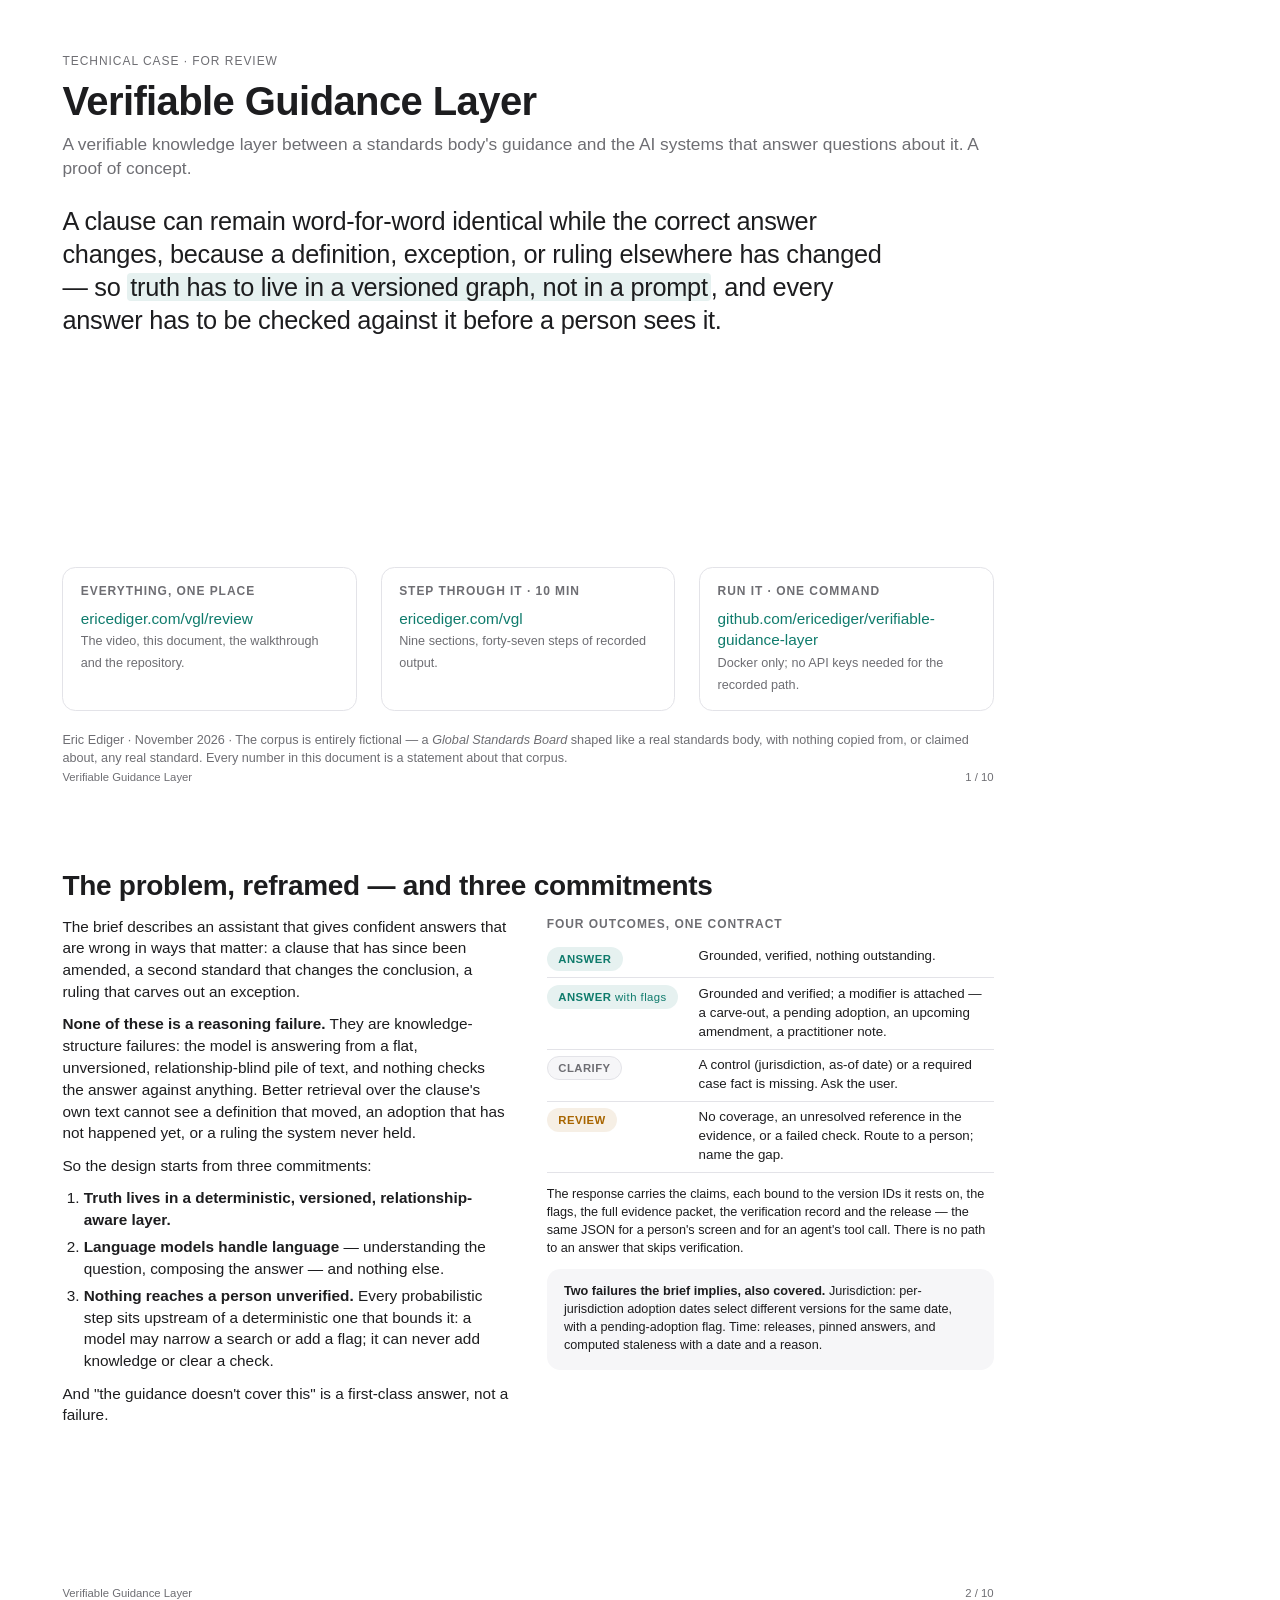
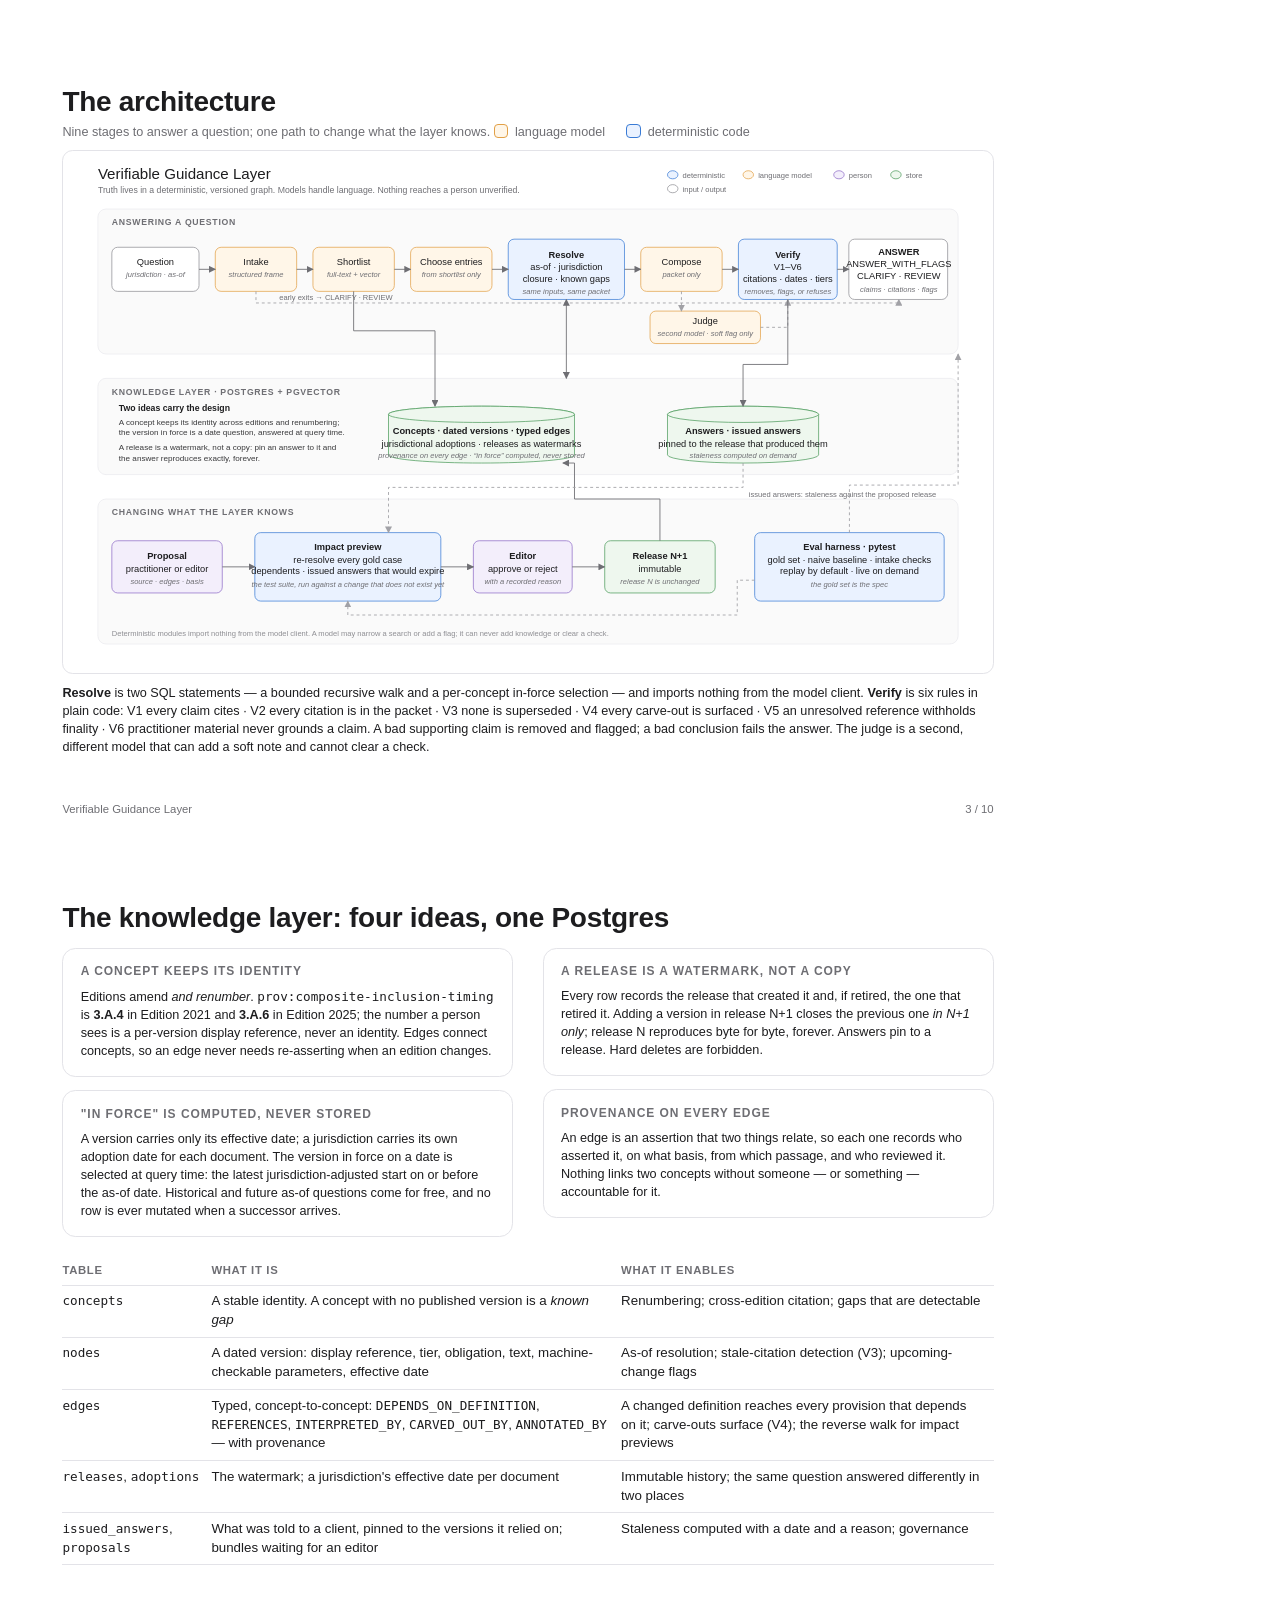
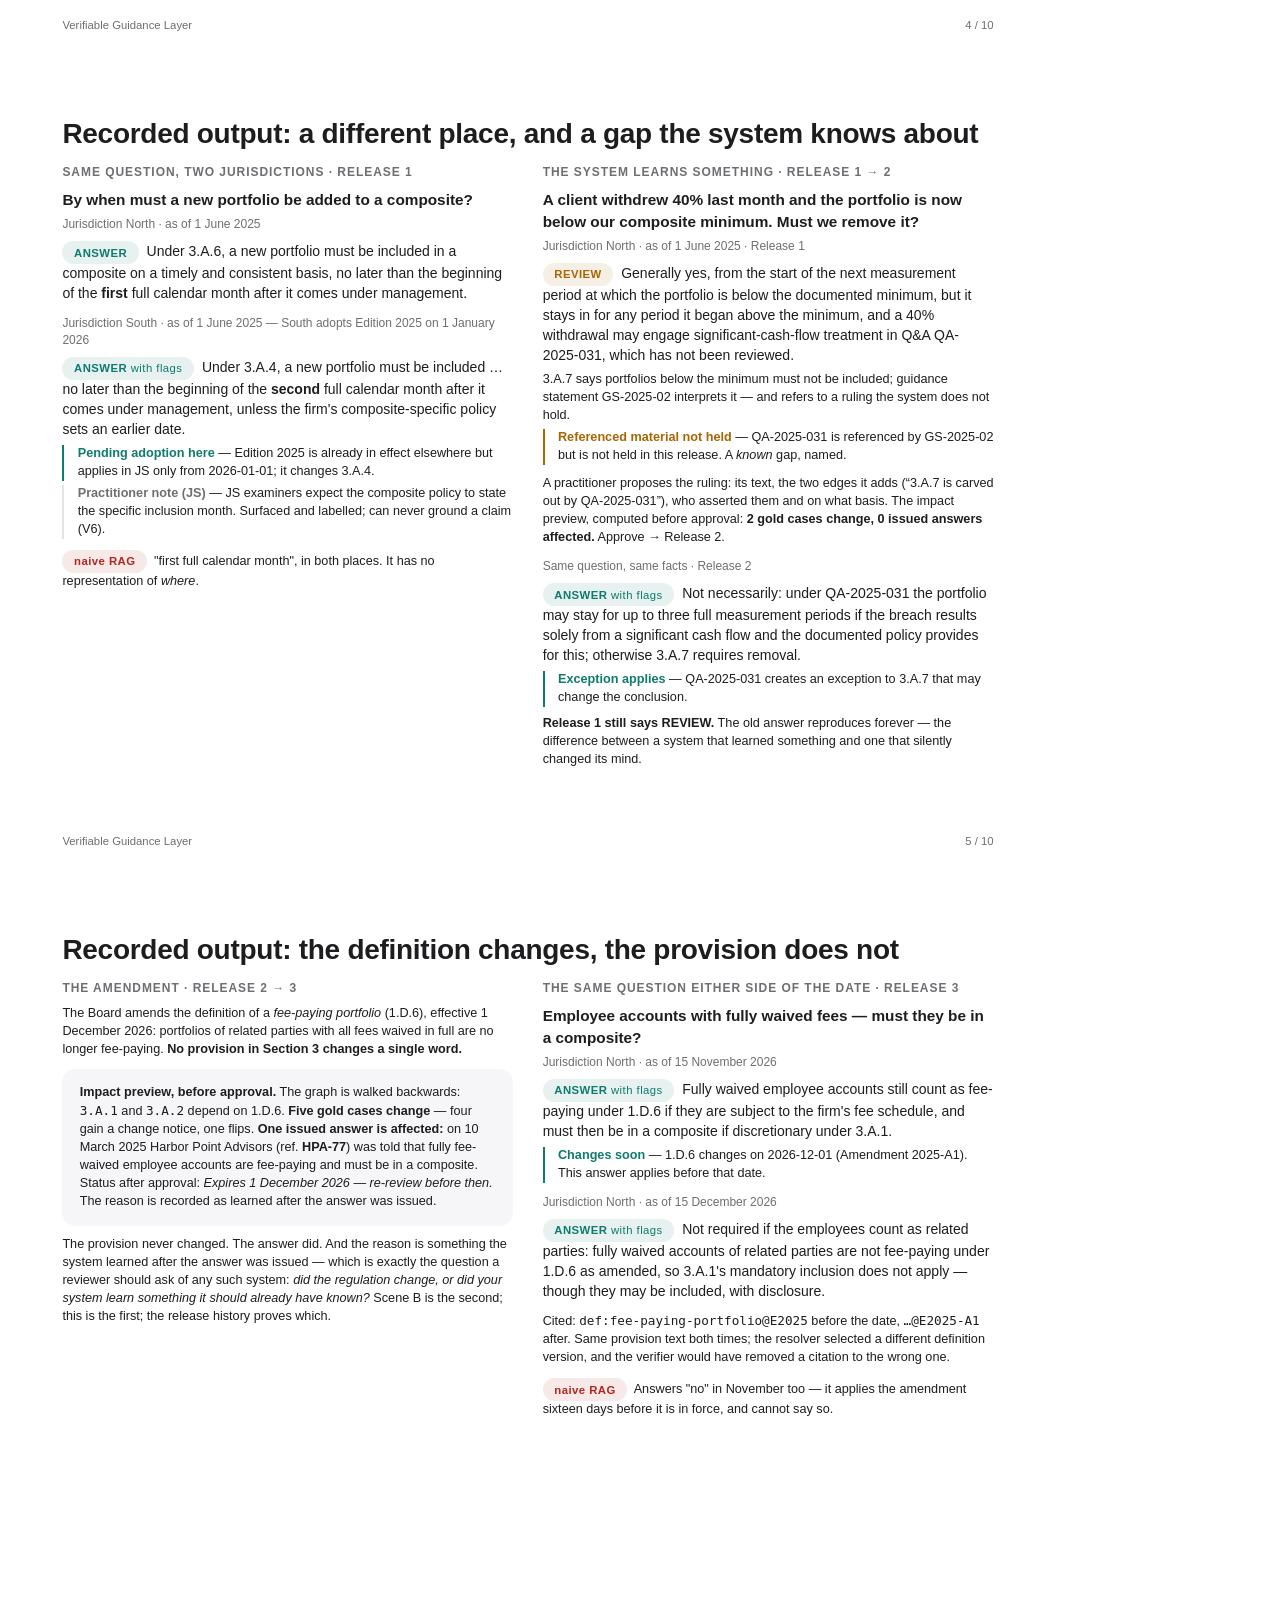
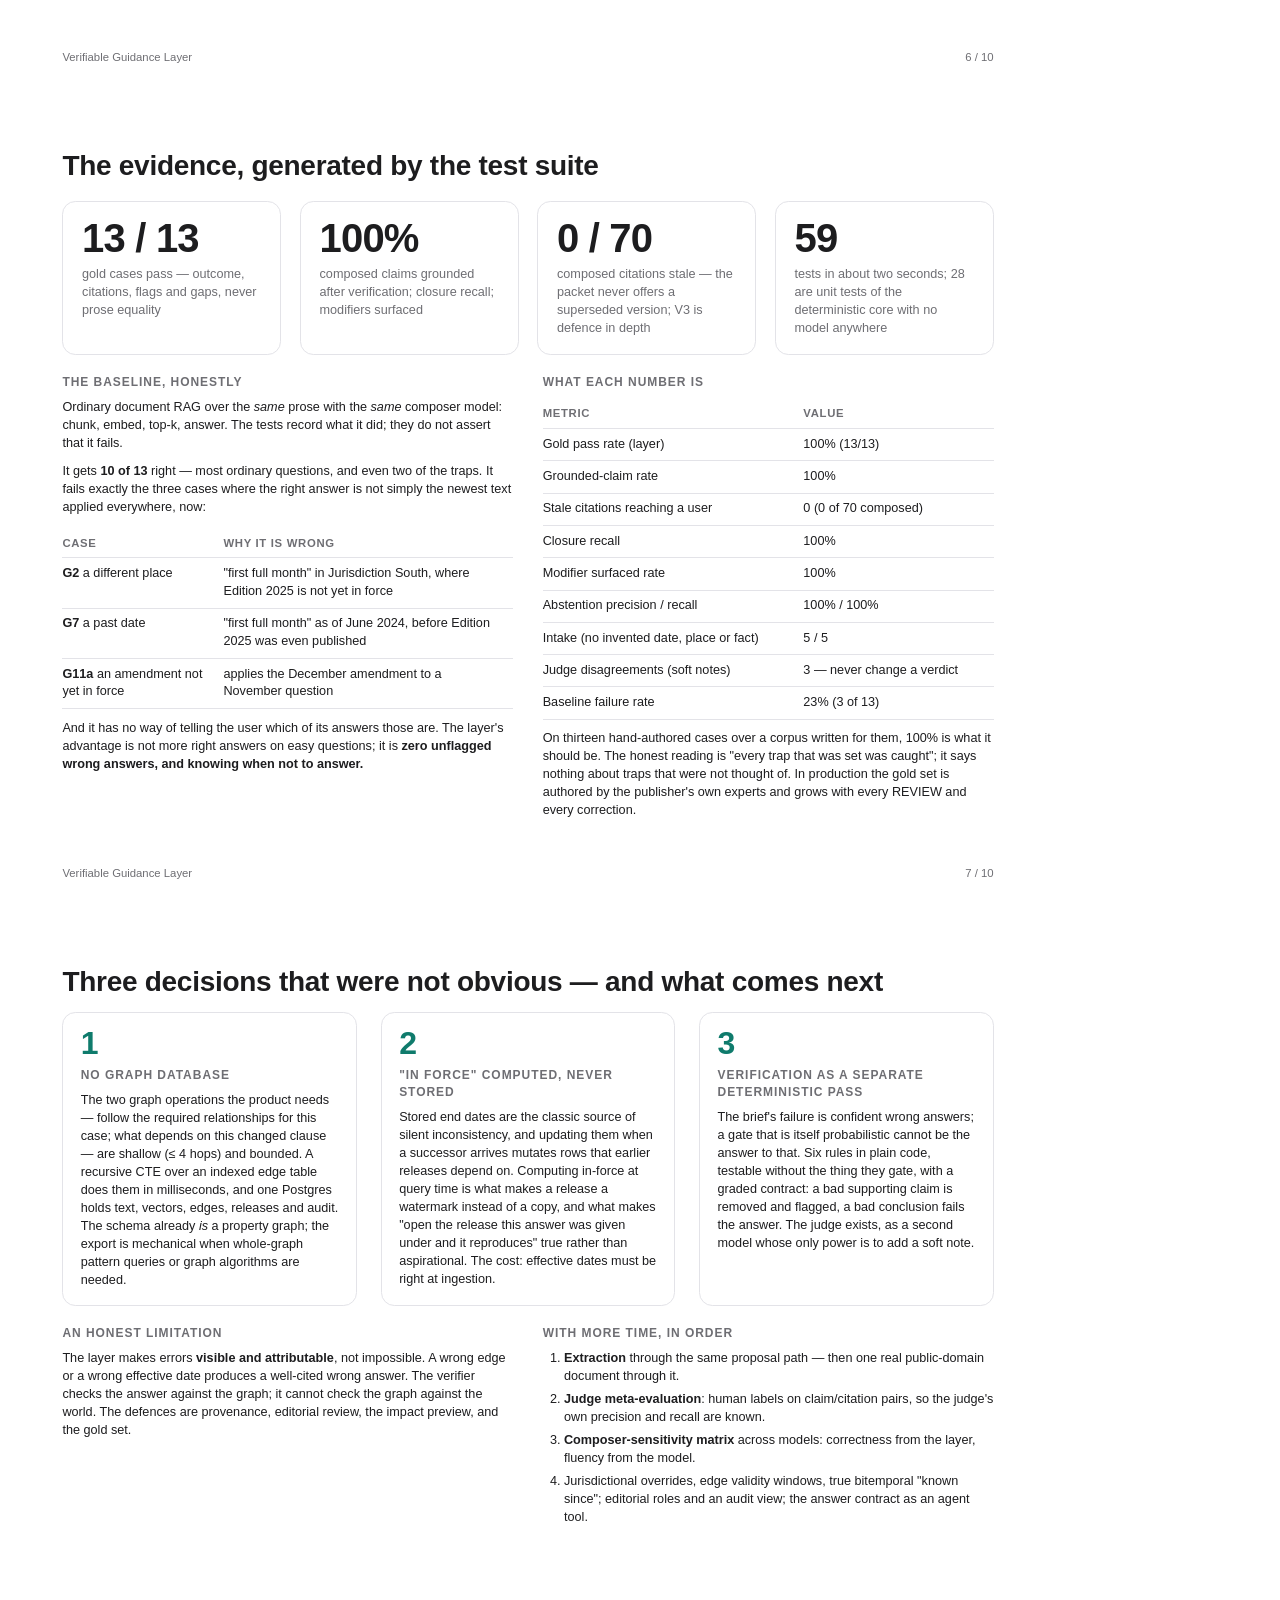
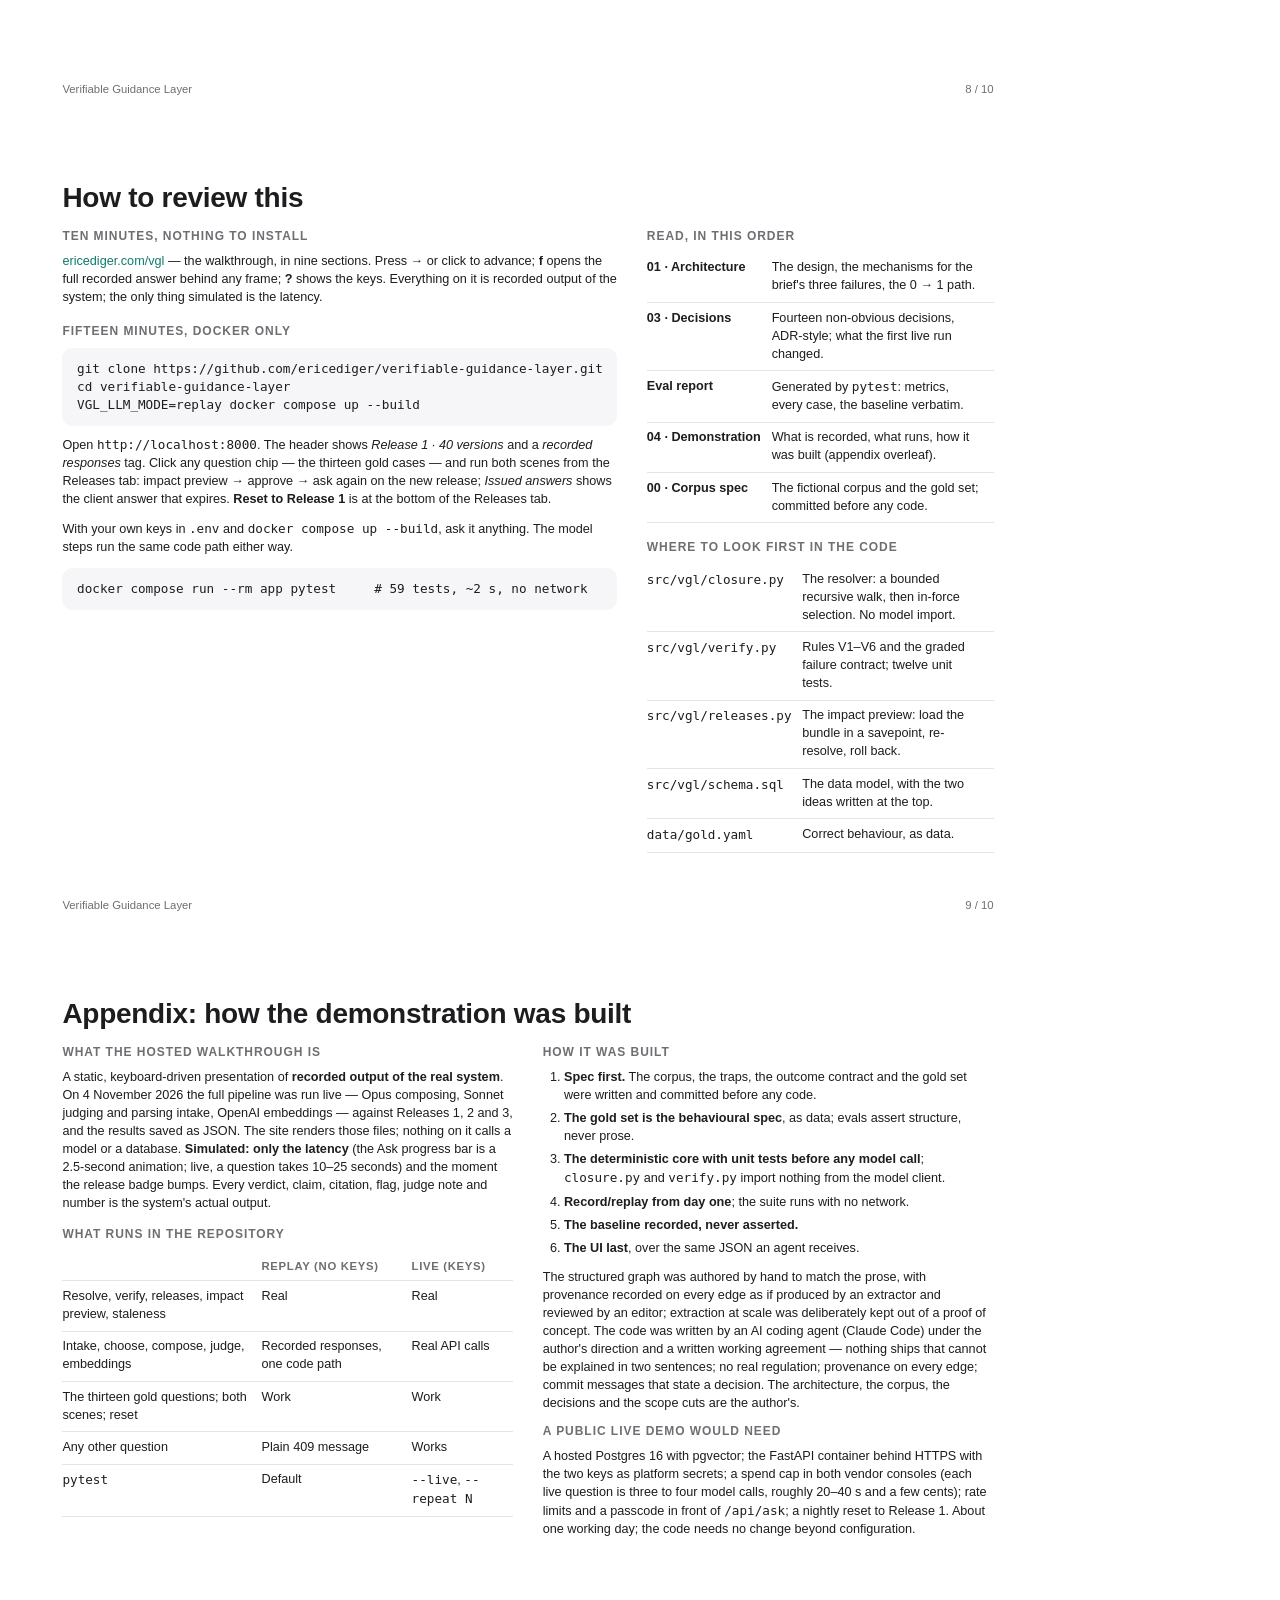
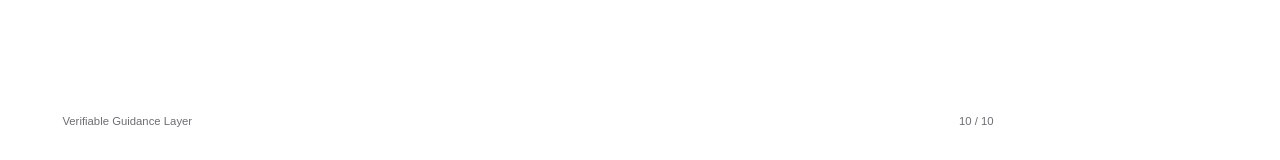
==== docs/pdf/walkthrough.html @ 508753ae "The argument on paper: a ten-page PDF built from HTML, regenerable after any change docs/vgl-walkthr" ====
<!doctype html>
<html lang="en">
<head>
<meta charset="utf-8">
<title>Verifiable Guidance Layer — walkthrough</title>
<style>
  @page { size: Letter landscape; margin: 0; }
  :root {
    --ink: #1D1D1F; --ink-2: #6E6E73; --line: #E3E3E8; --accent: #0F7B6C;
    --accent-soft: rgba(15,123,108,.10); --band: #F6F6F8; --amber: #A86500; --amber-soft: rgba(168,101,0,.10);
    --red: #B3261E; --red-soft: rgba(179,38,30,.10);
    --det-fill: #EAF2FF; --det-stroke: #3A7BD5; --prob-fill: #FFF6E8; --prob-stroke: #E2A046;
  }
  * { box-sizing: border-box; }
  html, body { margin: 0; padding: 0; color: var(--ink); font-family: Inter, "Helvetica Neue", Arial, sans-serif; font-size: 11.5pt; line-height: 1.42; -webkit-print-color-adjust: exact; print-color-adjust: exact; }
  .page { width: 11in; height: 8.5in; padding: 0.55in 0.65in 0.5in; position: relative; page-break-after: always; overflow: hidden; display: flex; flex-direction: column; }
  .page:last-child { page-break-after: auto; }
  .run { position: absolute; left: 0.65in; right: 0.65in; bottom: 0.32in; display: flex; justify-content: space-between; font-size: 8.5pt; color: var(--ink-2); }
  .kicker { font-size: 9pt; letter-spacing: .08em; text-transform: uppercase; color: var(--ink-2); margin: 0 0 6pt; }
  h1 { font-size: 30pt; font-weight: 600; letter-spacing: -.015em; margin: 0 0 6pt; line-height: 1.15; }
  h2 { font-size: 21pt; font-weight: 600; letter-spacing: -.01em; margin: 0 0 10pt; line-height: 1.2; }
  h3 { font-size: 9pt; letter-spacing: .08em; text-transform: uppercase; color: var(--ink-2); margin: 0 0 6pt; }
  p { margin: 0 0 8pt; }
  .muted { color: var(--ink-2); }
  .line { font-size: 19pt; line-height: 1.3; font-weight: 500; letter-spacing: -.01em; margin: 18pt 0 12pt; max-width: 8.6in; }
  .line em { font-style: normal; background: var(--accent-soft); padding: 0 .12em; border-radius: 3pt; }
  .cols { display: grid; grid-template-columns: 1fr 1fr; gap: 28pt; }
  .cols3 { display: grid; grid-template-columns: 1fr 1fr 1fr; gap: 18pt; }
  .card { border: 1px solid var(--line); border-radius: 10pt; padding: 11pt 13pt; background: #fff; }
  .band { background: var(--band); border-radius: 10pt; padding: 11pt 13pt; }
  table { border-collapse: collapse; width: 100%; font-size: 10pt; }
  th, td { text-align: left; vertical-align: top; padding: 5pt 8pt 5pt 0; border-bottom: 1px solid var(--line); }
  th { font-weight: 600; color: var(--ink-2); font-size: 8.5pt; letter-spacing: .06em; text-transform: uppercase; }
  code, .mono { font-family: "DejaVu Sans Mono", Menlo, monospace; font-size: 9.5pt; }
  pre { background: var(--band); border-radius: 8pt; padding: 9pt 11pt; font-family: "DejaVu Sans Mono", Menlo, monospace; font-size: 9.5pt; margin: 6pt 0 8pt; }
  .pill { display: inline-block; font-size: 8.5pt; font-weight: 600; letter-spacing: .04em; padding: 2pt 8pt; border-radius: 999pt; border: 1px solid transparent; vertical-align: middle; }
  .pill.answer { background: var(--accent-soft); color: var(--accent); }
  .pill.flags { background: var(--accent-soft); color: var(--accent); }
  .pill.review { background: var(--amber-soft); color: var(--amber); }
  .pill.clarify { background: var(--band); color: var(--ink-2); border-color: var(--line); }
  .pill.naive { background: var(--red-soft); color: var(--red); }
  .flag { font-size: 9.5pt; margin: 3pt 0 0; padding-left: 10pt; border-left: 2px solid var(--accent); color: var(--ink); }
  .flag b { color: var(--accent); font-weight: 600; }
  .flag.amber { border-color: var(--amber); } .flag.amber b { color: var(--amber); }
  .flag.grey { border-color: var(--line); } .flag.grey b { color: var(--ink-2); }
  .q { font-weight: 600; margin: 0 0 4pt; }
  .ctl { font-size: 9pt; color: var(--ink-2); margin: 0 0 6pt; }
  .ans { margin: 4pt 0 4pt; font-size: 10.5pt; }
  .tiles { display: grid; grid-template-columns: repeat(4, 1fr); gap: 14pt; margin: 4pt 0 14pt; }
  .tile { border: 1px solid var(--line); border-radius: 10pt; padding: 12pt 14pt; }
  .tile .big { font-size: 30pt; font-weight: 600; letter-spacing: -.02em; line-height: 1; margin: 0 0 6pt; font-variant-numeric: tabular-nums; }
  .tile .lab { font-size: 9.5pt; color: var(--ink-2); }
  .legend { display: inline-flex; gap: 16pt; font-size: 9.5pt; color: var(--ink-2); align-items: center; }
  .sw { display: inline-block; width: 11pt; height: 11pt; border-radius: 3pt; border: 1.5px solid; margin-right: 5pt; vertical-align: -2pt; }
  ol.tight, ul.tight { margin: 0 0 8pt; padding-left: 16pt; } ol.tight li, ul.tight li { margin: 0 0 4pt; }
  .num { font-size: 24pt; font-weight: 600; color: var(--accent); line-height: 1; margin: 0 0 6pt; }
  .arrow { color: var(--ink-2); }
  .grow { flex: 1; }
  .small { font-size: 9.5pt; }
  .links a { color: var(--accent); text-decoration: none; }
  a { color: var(--accent); text-decoration: none; }
</style>
</head>
<body>

<!-- 1 · Title -->
<section class="page">
  <p class="kicker">Technical case · for review</p>
  <h1>Verifiable Guidance Layer</h1>
  <p class="muted" style="font-size:13pt;margin:0">A verifiable knowledge layer between a standards body's guidance and the AI systems that answer questions about it. A proof of concept.</p>
  <p class="line">A clause can remain word-for-word identical while the correct answer changes, because a definition, exception, or ruling elsewhere has changed — so <em>truth has to live in a versioned graph, not in a prompt</em>, and every answer has to be checked against it before a person sees it.</p>
  <div class="grow"></div>
  <div class="cols3 links">
    <div class="card"><h3>Everything, one place</h3><p style="margin:0"><a href="https://ericediger.com/vgl/review">ericediger.com/vgl/review</a><br><span class="muted small">The video, this document, the walkthrough and the repository.</span></p></div>
    <div class="card"><h3>Step through it · 10 min</h3><p style="margin:0"><a href="https://ericediger.com/vgl">ericediger.com/vgl</a><br><span class="muted small">Nine sections, forty-seven steps of recorded output.</span></p></div>
    <div class="card"><h3>Run it · one command</h3><p style="margin:0"><a href="https://github.com/ericediger/verifiable-guidance-layer">github.com/ericediger/verifiable-guidance-layer</a><br><span class="muted small">Docker only; no API keys needed for the recorded path.</span></p></div>
  </div>
  <p class="muted small" style="margin:16pt 0 0">Eric Ediger · November 2026 · The corpus is entirely fictional — a <em>Global Standards Board</em> shaped like a real standards body, with nothing copied from, or claimed about, any real standard. Every number in this document is a statement about that corpus.</p>
  <div class="run"><span>Verifiable Guidance Layer</span><span>1 / 10</span></div>
</section>

<!-- 2 · Problem + thesis -->
<section class="page">
  <h2>The problem, reframed — and three commitments</h2>
  <div class="cols">
    <div>
      <p>The brief describes an assistant that gives confident answers that are wrong in ways that matter: a clause that has since been amended, a second standard that changes the conclusion, a ruling that carves out an exception.</p>
      <p><strong>None of these is a reasoning failure.</strong> They are knowledge-structure failures: the model is answering from a flat, unversioned, relationship-blind pile of text, and nothing checks the answer against anything. Better retrieval over the clause's own text cannot see a definition that moved, an adoption that has not happened yet, or a ruling the system never held.</p>
      <p>So the design starts from three commitments:</p>
      <ol class="tight">
        <li><strong>Truth lives in a deterministic, versioned, relationship-aware layer.</strong></li>
        <li><strong>Language models handle language</strong> — understanding the question, composing the answer — and nothing else.</li>
        <li><strong>Nothing reaches a person unverified.</strong> Every probabilistic step sits upstream of a deterministic one that bounds it: a model may narrow a search or add a flag; it can never add knowledge or clear a check.</li>
      </ol>
      <p>And "the guidance doesn't cover this" is a first-class answer, not a failure.</p>
    </div>
    <div>
      <h3>Four outcomes, one contract</h3>
      <table>
        <tr><td style="width:34%"><span class="pill answer">ANSWER</span></td><td>Grounded, verified, nothing outstanding.</td></tr>
        <tr><td><span class="pill flags">ANSWER <span style="font-weight:400">with flags</span></span></td><td>Grounded and verified; a modifier is attached — a carve-out, a pending adoption, an upcoming amendment, a practitioner note.</td></tr>
        <tr><td><span class="pill clarify">CLARIFY</span></td><td>A control (jurisdiction, as-of date) or a required case fact is missing. Ask the user.</td></tr>
        <tr><td><span class="pill review">REVIEW</span></td><td>No coverage, an unresolved reference in the evidence, or a failed check. Route to a person; name the gap.</td></tr>
      </table>
      <p class="small" style="margin-top:10pt">The response carries the claims, each bound to the version IDs it rests on, the flags, the full evidence packet, the verification record and the release — the same JSON for a person's screen and for an agent's tool call. There is no path to an answer that skips verification.</p>
      <div class="band small" style="margin-top:8pt"><strong>Two failures the brief implies, also covered.</strong> Jurisdiction: per-jurisdiction adoption dates select different versions for the same date, with a pending-adoption flag. Time: releases, pinned answers, and computed staleness with a date and a reason.</div>
    </div>
  </div>
  <div class="run"><span>Verifiable Guidance Layer</span><span>2 / 10</span></div>
</section>

<!-- 3 · Architecture -->
<section class="page">
  <h2 style="margin-bottom:4pt">The architecture</h2>
  <p class="muted small" style="margin:0 0 6pt">Nine stages to answer a question; one path to change what the layer knows. <span class="legend"><span><span class="sw" style="background:var(--prob-fill);border-color:var(--prob-stroke)"></span>language model</span><span><span class="sw" style="background:var(--det-fill);border-color:var(--det-stroke)"></span>deterministic code</span></span></p>
  <img src="../diagrams/architecture.svg" style="width:100%;height:auto;display:block;border:1px solid var(--line);border-radius:8pt">
  <p class="small" style="margin:8pt 0 0"><strong>Resolve</strong> is two SQL statements — a bounded recursive walk and a per-concept in-force selection — and imports nothing from the model client. <strong>Verify</strong> is six rules in plain code: V1 every claim cites · V2 every citation is in the packet · V3 none is superseded · V4 every carve-out is surfaced · V5 an unresolved reference withholds finality · V6 practitioner material never grounds a claim. A bad supporting claim is removed and flagged; a bad conclusion fails the answer. The judge is a second, different model that can add a soft note and cannot clear a check.</p>
  <div class="run"><span>Verifiable Guidance Layer</span><span>3 / 10</span></div>
</section>

<!-- 4 · Knowledge layer -->
<section class="page">
  <h2>The knowledge layer: four ideas, one Postgres</h2>
  <div class="cols" style="gap:22pt">
    <div>
      <div class="card" style="margin-bottom:10pt"><h3>A concept keeps its identity</h3><p style="margin:0" class="small">Editions amend <em>and renumber</em>. <code>prov:composite-inclusion-timing</code> is <strong>3.A.4</strong> in Edition 2021 and <strong>3.A.6</strong> in Edition 2025; the number a person sees is a per-version display reference, never an identity. Edges connect concepts, so an edge never needs re-asserting when an edition changes.</p></div>
      <div class="card" style="margin-bottom:10pt"><h3>"In force" is computed, never stored</h3><p style="margin:0" class="small">A version carries only its effective date; a jurisdiction carries its own adoption date for each document. The version in force on a date is selected at query time: the latest jurisdiction-adjusted start on or before the as-of date. Historical and future as-of questions come for free, and no row is ever mutated when a successor arrives.</p></div>
    </div>
    <div>
      <div class="card" style="margin-bottom:10pt"><h3>A release is a watermark, not a copy</h3><p style="margin:0" class="small">Every row records the release that created it and, if retired, the one that retired it. Adding a version in release N+1 closes the previous one <em>in N+1 only</em>; release N reproduces byte for byte, forever. Answers pin to a release. Hard deletes are forbidden.</p></div>
      <div class="card" style="margin-bottom:10pt"><h3>Provenance on every edge</h3><p style="margin:0" class="small">An edge is an assertion that two things relate, so each one records who asserted it, on what basis, from which passage, and who reviewed it. Nothing links two concepts without someone — or something — accountable for it.</p></div>
    </div>
  </div>
  <table style="margin-top:4pt">
    <tr><th style="width:16%">Table</th><th style="width:44%">What it is</th><th>What it enables</th></tr>
    <tr><td><code>concepts</code></td><td>A stable identity. A concept with no published version is a <em>known gap</em></td><td>Renumbering; cross-edition citation; gaps that are detectable</td></tr>
    <tr><td><code>nodes</code></td><td>A dated version: display reference, tier, obligation, text, machine-checkable parameters, effective date</td><td>As-of resolution; stale-citation detection (V3); upcoming-change flags</td></tr>
    <tr><td><code>edges</code></td><td>Typed, concept-to-concept: <code>DEPENDS_ON_DEFINITION</code>, <code>REFERENCES</code>, <code>INTERPRETED_BY</code>, <code>CARVED_OUT_BY</code>, <code>ANNOTATED_BY</code> — with provenance</td><td>A changed definition reaches every provision that depends on it; carve-outs surface (V4); the reverse walk for impact previews</td></tr>
    <tr><td><code>releases</code>, <code>adoptions</code></td><td>The watermark; a jurisdiction's effective date per document</td><td>Immutable history; the same question answered differently in two places</td></tr>
    <tr><td><code>issued_answers</code>, <code>proposals</code></td><td>What was told to a client, pinned to the versions it relied on; bundles waiting for an editor</td><td>Staleness computed with a date and a reason; governance</td></tr>
  </table>
  <div class="run"><span>Verifiable Guidance Layer</span><span>4 / 10</span></div>
</section>

<!-- 5 · Scenes: place, and the system learns -->
<section class="page">
  <h2>Recorded output: a different place, and a gap the system knows about</h2>
  <div class="cols" style="gap:22pt">
    <div>
      <h3>Same question, two jurisdictions · Release 1</h3>
      <p class="q">By when must a new portfolio be added to a composite?</p>
      <p class="ctl">Jurisdiction North · as of 1 June 2025</p>
      <p class="ans"><span class="pill answer">ANSWER</span>&nbsp; Under 3.A.6, a new portfolio must be included in a composite on a timely and consistent basis, no later than the beginning of the <strong>first</strong> full calendar month after it comes under management.</p>
      <p class="ctl" style="margin-top:8pt">Jurisdiction South · as of 1 June 2025 — South adopts Edition 2025 on 1 January 2026</p>
      <p class="ans"><span class="pill flags">ANSWER <span style="font-weight:400">with flags</span></span>&nbsp; Under 3.A.4, a new portfolio must be included … no later than the beginning of the <strong>second</strong> full calendar month after it comes under management, unless the firm's composite-specific policy sets an earlier date.</p>
      <p class="flag"><b>Pending adoption here</b> — Edition 2025 is already in effect elsewhere but applies in JS only from 2026-01-01; it changes 3.A.4.</p>
      <p class="flag grey"><b>Practitioner note (JS)</b> — JS examiners expect the composite policy to state the specific inclusion month. Surfaced and labelled; can never ground a claim (V6).</p>
      <p class="small" style="margin-top:8pt"><span class="pill naive">naive RAG</span>&nbsp; "first full calendar month", in both places. It has no representation of <em>where</em>.</p>
    </div>
    <div>
      <h3>The system learns something · Release 1 → 2</h3>
      <p class="q">A client withdrew 40% last month and the portfolio is now below our composite minimum. Must we remove it?</p>
      <p class="ctl">Jurisdiction North · as of 1 June 2025 · Release 1</p>
      <p class="ans"><span class="pill review">REVIEW</span>&nbsp; Generally yes, from the start of the next measurement period at which the portfolio is below the documented minimum, but it stays in for any period it began above the minimum, and a 40% withdrawal may engage significant-cash-flow treatment in Q&amp;A QA-2025-031, which has not been reviewed.</p>
      <p class="small" style="margin:2pt 0 0">3.A.7 says portfolios below the minimum must not be included; guidance statement GS-2025-02 interprets it — and refers to a ruling the system does not hold.</p>
      <p class="flag amber"><b>Referenced material not held</b> — QA-2025-031 is referenced by GS-2025-02 but is not held in this release. A <em>known</em> gap, named.</p>
      <p class="small" style="margin:8pt 0">A practitioner proposes the ruling: its text, the two edges it adds (“3.A.7 is carved out by QA-2025-031”), who asserted them and on what basis. The impact preview, computed before approval: <strong>2 gold cases change, 0 issued answers affected.</strong> Approve → Release 2.</p>
      <p class="ctl">Same question, same facts · Release 2</p>
      <p class="ans"><span class="pill flags">ANSWER <span style="font-weight:400">with flags</span></span>&nbsp; Not necessarily: under QA-2025-031 the portfolio may stay for up to three full measurement periods if the breach results solely from a significant cash flow and the documented policy provides for this; otherwise 3.A.7 requires removal.</p>
      <p class="flag"><b>Exception applies</b> — QA-2025-031 creates an exception to 3.A.7 that may change the conclusion.</p>
      <p class="small" style="margin-top:6pt"><strong>Release 1 still says REVIEW.</strong> The old answer reproduces forever — the difference between a system that learned something and one that silently changed its mind.</p>
    </div>
  </div>
  <div class="run"><span>Verifiable Guidance Layer</span><span>5 / 10</span></div>
</section>

<!-- 6 · Scene A -->
<section class="page">
  <h2>Recorded output: the definition changes, the provision does not</h2>
  <div class="cols" style="gap:22pt">
    <div>
      <h3>The amendment · Release 2 → 3</h3>
      <p class="small">The Board amends the definition of a <em>fee-paying portfolio</em> (1.D.6), effective 1 December 2026: portfolios of related parties with all fees waived in full are no longer fee-paying. <strong>No provision in Section 3 changes a single word.</strong></p>
      <div class="band small" style="margin:8pt 0">
        <strong>Impact preview, before approval.</strong> The graph is walked backwards: <code>3.A.1</code> and <code>3.A.2</code> depend on 1.D.6. <strong>Five gold cases change</strong> — four gain a change notice, one flips. <strong>One issued answer is affected:</strong> on 10 March 2025 Harbor Point Advisors (ref. <strong>HPA-77</strong>) was told that fully fee-waived employee accounts are fee-paying and must be in a composite. Status after approval: <em>Expires 1 December 2026 — re-review before then.</em> The reason is recorded as learned after the answer was issued.
      </div>
      <p class="small">The provision never changed. The answer did. And the reason is something the system learned after the answer was issued — which is exactly the question a reviewer should ask of any such system: <em>did the regulation change, or did your system learn something it should already have known?</em> Scene B is the second; this is the first; the release history proves which.</p>
    </div>
    <div>
      <h3>The same question either side of the date · Release 3</h3>
      <p class="q">Employee accounts with fully waived fees — must they be in a composite?</p>
      <p class="ctl">Jurisdiction North · as of 15 November 2026</p>
      <p class="ans"><span class="pill flags">ANSWER <span style="font-weight:400">with flags</span></span>&nbsp; Fully waived employee accounts still count as fee-paying under 1.D.6 if they are subject to the firm's fee schedule, and must then be in a composite if discretionary under 3.A.1.</p>
      <p class="flag"><b>Changes soon</b> — 1.D.6 changes on 2026-12-01 (Amendment 2025-A1). This answer applies before that date.</p>
      <p class="ctl" style="margin-top:8pt">Jurisdiction North · as of 15 December 2026</p>
      <p class="ans"><span class="pill flags">ANSWER <span style="font-weight:400">with flags</span></span>&nbsp; Not required if the employees count as related parties: fully waived accounts of related parties are not fee-paying under 1.D.6 as amended, so 3.A.1's mandatory inclusion does not apply — though they may be included, with disclosure.</p>
      <p class="small" style="margin-top:8pt">Cited: <code>def:fee-paying-portfolio@E2025</code> before the date, <code>…@E2025-A1</code> after. Same provision text both times; the resolver selected a different definition version, and the verifier would have removed a citation to the wrong one.</p>
      <p class="small"><span class="pill naive">naive RAG</span>&nbsp; Answers "no" in November too — it applies the amendment sixteen days before it is in force, and cannot say so.</p>
    </div>
  </div>
  <div class="run"><span>Verifiable Guidance Layer</span><span>6 / 10</span></div>
</section>

<!-- 7 · Evidence -->
<section class="page">
  <h2>The evidence, generated by the test suite</h2>
  <div class="tiles">
    <div class="tile"><div class="big">13 / 13</div><div class="lab">gold cases pass — outcome, citations, flags and gaps, never prose equality</div></div>
    <div class="tile"><div class="big">100%</div><div class="lab">composed claims grounded after verification; closure recall; modifiers surfaced</div></div>
    <div class="tile"><div class="big">0 / 70</div><div class="lab">composed citations stale — the packet never offers a superseded version; V3 is defence in depth</div></div>
    <div class="tile"><div class="big">59</div><div class="lab">tests in about two seconds; 28 are unit tests of the deterministic core with no model anywhere</div></div>
  </div>
  <div class="cols" style="gap:22pt">
    <div>
      <h3>The baseline, honestly</h3>
      <p class="small">Ordinary document RAG over the <em>same</em> prose with the <em>same</em> composer model: chunk, embed, top-k, answer. The tests record what it did; they do not assert that it fails.</p>
      <p class="small">It gets <strong>10 of 13</strong> right — most ordinary questions, and even two of the traps. It fails exactly the three cases where the right answer is not simply the newest text applied everywhere, now:</p>
      <table class="small">
        <tr><th>Case</th><th>Why it is wrong</th></tr>
        <tr><td><strong>G2</strong> a different place</td><td>"first full month" in Jurisdiction South, where Edition 2025 is not yet in force</td></tr>
        <tr><td><strong>G7</strong> a past date</td><td>"first full month" as of June 2024, before Edition 2025 was even published</td></tr>
        <tr><td><strong>G11a</strong> an amendment not yet in force</td><td>applies the December amendment to a November question</td></tr>
      </table>
      <p class="small" style="margin-top:8pt">And it has no way of telling the user which of its answers those are. The layer's advantage is not more right answers on easy questions; it is <strong>zero unflagged wrong answers, and knowing when not to answer.</strong></p>
    </div>
    <div>
      <h3>What each number is</h3>
      <table class="small">
        <tr><th>Metric</th><th>Value</th></tr>
        <tr><td>Gold pass rate (layer)</td><td>100% (13/13)</td></tr>
        <tr><td>Grounded-claim rate</td><td>100%</td></tr>
        <tr><td>Stale citations reaching a user</td><td>0 (0 of 70 composed)</td></tr>
        <tr><td>Closure recall</td><td>100%</td></tr>
        <tr><td>Modifier surfaced rate</td><td>100%</td></tr>
        <tr><td>Abstention precision / recall</td><td>100% / 100%</td></tr>
        <tr><td>Intake (no invented date, place or fact)</td><td>5 / 5</td></tr>
        <tr><td>Judge disagreements (soft notes)</td><td>3 — never change a verdict</td></tr>
        <tr><td>Baseline failure rate</td><td>23% (3 of 13)</td></tr>
      </table>
      <p class="small" style="margin-top:8pt">On thirteen hand-authored cases over a corpus written for them, 100% is what it should be. The honest reading is "every trap that was set was caught"; it says nothing about traps that were not thought of. In production the gold set is authored by the publisher's own experts and grows with every REVIEW and every correction.</p>
    </div>
  </div>
  <div class="run"><span>Verifiable Guidance Layer</span><span>7 / 10</span></div>
</section>

<!-- 8 · Decisions -->
<section class="page">
  <h2>Three decisions that were not obvious — and what comes next</h2>
  <div class="cols3">
    <div class="card"><div class="num">1</div><h3>No graph database</h3><p class="small" style="margin:0">The two graph operations the product needs — follow the required relationships for this case; what depends on this changed clause — are shallow (≤ 4 hops) and bounded. A recursive CTE over an indexed edge table does them in milliseconds, and one Postgres holds text, vectors, edges, releases and audit. The schema already <em>is</em> a property graph; the export is mechanical when whole-graph pattern queries or graph algorithms are needed.</p></div>
    <div class="card"><div class="num">2</div><h3>"In force" computed, never stored</h3><p class="small" style="margin:0">Stored end dates are the classic source of silent inconsistency, and updating them when a successor arrives mutates rows that earlier releases depend on. Computing in-force at query time is what makes a release a watermark instead of a copy, and what makes "open the release this answer was given under and it reproduces" true rather than aspirational. The cost: effective dates must be right at ingestion.</p></div>
    <div class="card"><div class="num">3</div><h3>Verification as a separate deterministic pass</h3><p class="small" style="margin:0">The brief's failure is confident wrong answers; a gate that is itself probabilistic cannot be the answer to that. Six rules in plain code, testable without the thing they gate, with a graded contract: a bad supporting claim is removed and flagged, a bad conclusion fails the answer. The judge exists, as a second model whose only power is to add a soft note.</p></div>
  </div>
  <div class="cols" style="margin-top:14pt;gap:22pt">
    <div>
      <h3>An honest limitation</h3>
      <p class="small">The layer makes errors <strong>visible and attributable</strong>, not impossible. A wrong edge or a wrong effective date produces a well-cited wrong answer. The verifier checks the answer against the graph; it cannot check the graph against the world. The defences are provenance, editorial review, the impact preview, and the gold set.</p>
    </div>
    <div>
      <h3>With more time, in order</h3>
      <ol class="tight small">
        <li><strong>Extraction</strong> through the same proposal path — then one real public-domain document through it.</li>
        <li><strong>Judge meta-evaluation</strong>: human labels on claim/citation pairs, so the judge's own precision and recall are known.</li>
        <li><strong>Composer-sensitivity matrix</strong> across models: correctness from the layer, fluency from the model.</li>
        <li>Jurisdictional overrides, edge validity windows, true bitemporal "known since"; editorial roles and an audit view; the answer contract as an agent tool.</li>
      </ol>
    </div>
  </div>
  <div class="run"><span>Verifiable Guidance Layer</span><span>8 / 10</span></div>
</section>

<!-- 9 · How to review -->
<section class="page">
  <h2>How to review this</h2>
  <div class="cols" style="gap:22pt">
    <div>
      <h3>Ten minutes, nothing to install</h3>
      <p class="small"><a href="https://ericediger.com/vgl">ericediger.com/vgl</a> — the walkthrough, in nine sections. Press → or click to advance; <strong>f</strong> opens the full recorded answer behind any frame; <strong>?</strong> shows the keys. Everything on it is recorded output of the system; the only thing simulated is the latency.</p>
      <h3 style="margin-top:12pt">Fifteen minutes, Docker only</h3>
      <pre>git clone https://github.com/ericediger/verifiable-guidance-layer.git
cd verifiable-guidance-layer
VGL_LLM_MODE=replay docker compose up --build</pre>
      <p class="small">Open <code>http://localhost:8000</code>. The header shows <em>Release 1 · 40 versions</em> and a <em>recorded responses</em> tag. Click any question chip — the thirteen gold cases — and run both scenes from the Releases tab: impact preview → approve → ask again on the new release; <em>Issued answers</em> shows the client answer that expires. <strong>Reset to Release 1</strong> is at the bottom of the Releases tab.</p>
      <p class="small">With your own keys in <code>.env</code> and <code>docker compose up --build</code>, ask it anything. The model steps run the same code path either way.</p>
      <pre>docker compose run --rm app pytest     # 59 tests, ~2 s, no network</pre>
    </div>
    <div>
      <h3>Read, in this order</h3>
      <table class="small">
        <tr><td style="width:36%"><strong>01 · Architecture</strong></td><td>The design, the mechanisms for the brief's three failures, the 0 → 1 path.</td></tr>
        <tr><td><strong>03 · Decisions</strong></td><td>Fourteen non-obvious decisions, ADR-style; what the first live run changed.</td></tr>
        <tr><td><strong>Eval report</strong></td><td>Generated by <code>pytest</code>: metrics, every case, the baseline verbatim.</td></tr>
        <tr><td><strong>04 · Demonstration</strong></td><td>What is recorded, what runs, how it was built (appendix overleaf).</td></tr>
        <tr><td><strong>00 · Corpus spec</strong></td><td>The fictional corpus and the gold set; committed before any code.</td></tr>
      </table>
      <h3 style="margin-top:12pt">Where to look first in the code</h3>
      <table class="small">
        <tr><td style="width:36%"><code>src/vgl/closure.py</code></td><td>The resolver: a bounded recursive walk, then in-force selection. No model import.</td></tr>
        <tr><td><code>src/vgl/verify.py</code></td><td>Rules V1–V6 and the graded failure contract; twelve unit tests.</td></tr>
        <tr><td><code>src/vgl/releases.py</code></td><td>The impact preview: load the bundle in a savepoint, re-resolve, roll back.</td></tr>
        <tr><td><code>src/vgl/schema.sql</code></td><td>The data model, with the two ideas written at the top.</td></tr>
        <tr><td><code>data/gold.yaml</code></td><td>Correct behaviour, as data.</td></tr>
      </table>
    </div>
  </div>
  <div class="run"><span>Verifiable Guidance Layer</span><span>9 / 10</span></div>
</section>

<!-- 10 · Appendix -->
<section class="page">
  <h2>Appendix: how the demonstration was built</h2>
  <div class="cols" style="gap:22pt">
    <div>
      <h3>What the hosted walkthrough is</h3>
      <p class="small">A static, keyboard-driven presentation of <strong>recorded output of the real system</strong>. On 4 November 2026 the full pipeline was run live — Opus composing, Sonnet judging and parsing intake, OpenAI embeddings — against Releases 1, 2 and 3, and the results saved as JSON. The site renders those files; nothing on it calls a model or a database. <strong>Simulated: only the latency</strong> (the Ask progress bar is a 2.5-second animation; live, a question takes 10–25 seconds) and the moment the release badge bumps. Every verdict, claim, citation, flag, judge note and number is the system's actual output.</p>
      <h3 style="margin-top:10pt">What runs in the repository</h3>
      <table class="small">
        <tr><th></th><th>replay (no keys)</th><th>live (keys)</th></tr>
        <tr><td>Resolve, verify, releases, impact preview, staleness</td><td>Real</td><td>Real</td></tr>
        <tr><td>Intake, choose, compose, judge, embeddings</td><td>Recorded responses, one code path</td><td>Real API calls</td></tr>
        <tr><td>The thirteen gold questions; both scenes; reset</td><td>Work</td><td>Work</td></tr>
        <tr><td>Any other question</td><td>Plain 409 message</td><td>Works</td></tr>
        <tr><td><code>pytest</code></td><td>Default</td><td><code>--live</code>, <code>--repeat N</code></td></tr>
      </table>
    </div>
    <div>
      <h3>How it was built</h3>
      <ol class="tight small">
        <li><strong>Spec first.</strong> The corpus, the traps, the outcome contract and the gold set were written and committed before any code.</li>
        <li><strong>The gold set is the behavioural spec</strong>, as data; evals assert structure, never prose.</li>
        <li><strong>The deterministic core with unit tests before any model call</strong>; <code>closure.py</code> and <code>verify.py</code> import nothing from the model client.</li>
        <li><strong>Record/replay from day one</strong>; the suite runs with no network.</li>
        <li><strong>The baseline recorded, never asserted.</strong></li>
        <li><strong>The UI last</strong>, over the same JSON an agent receives.</li>
      </ol>
      <p class="small">The structured graph was authored by hand to match the prose, with provenance recorded on every edge as if produced by an extractor and reviewed by an editor; extraction at scale was deliberately kept out of a proof of concept. The code was written by an AI coding agent (Claude Code) under the author's direction and a written working agreement — nothing ships that cannot be explained in two sentences; no real regulation; provenance on every edge; commit messages that state a decision. The architecture, the corpus, the decisions and the scope cuts are the author's.</p>
      <h3 style="margin-top:8pt">A public live demo would need</h3>
      <p class="small" style="margin:0">A hosted Postgres 16 with pgvector; the FastAPI container behind HTTPS with the two keys as platform secrets; a spend cap in both vendor consoles (each live question is three to four model calls, roughly 20–40 s and a few cents); rate limits and a passcode in front of <code>/api/ask</code>; a nightly reset to Release 1. About one working day; the code needs no change beyond configuration.</p>
    </div>
  </div>
  <div class="run"><span>Verifiable Guidance Layer</span><span>10 / 10</span></div>
</section>

</body>
</html>
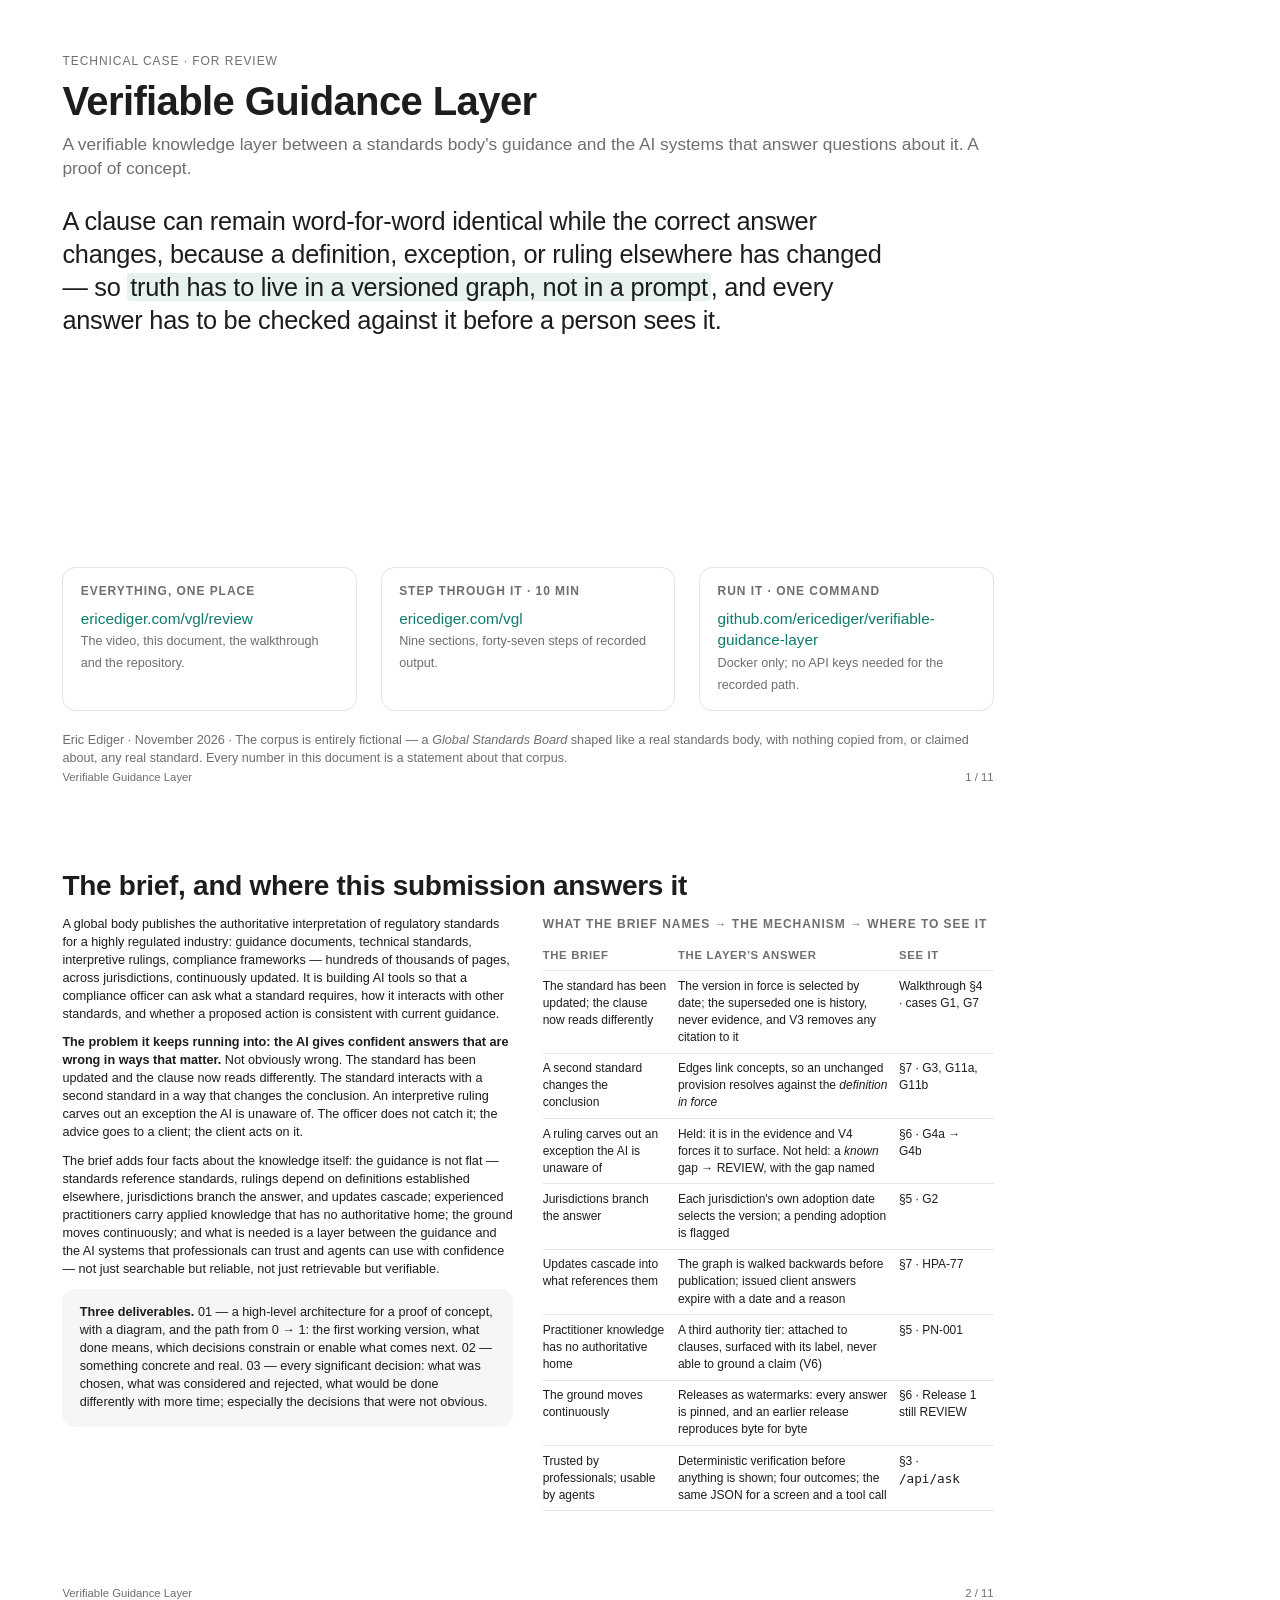
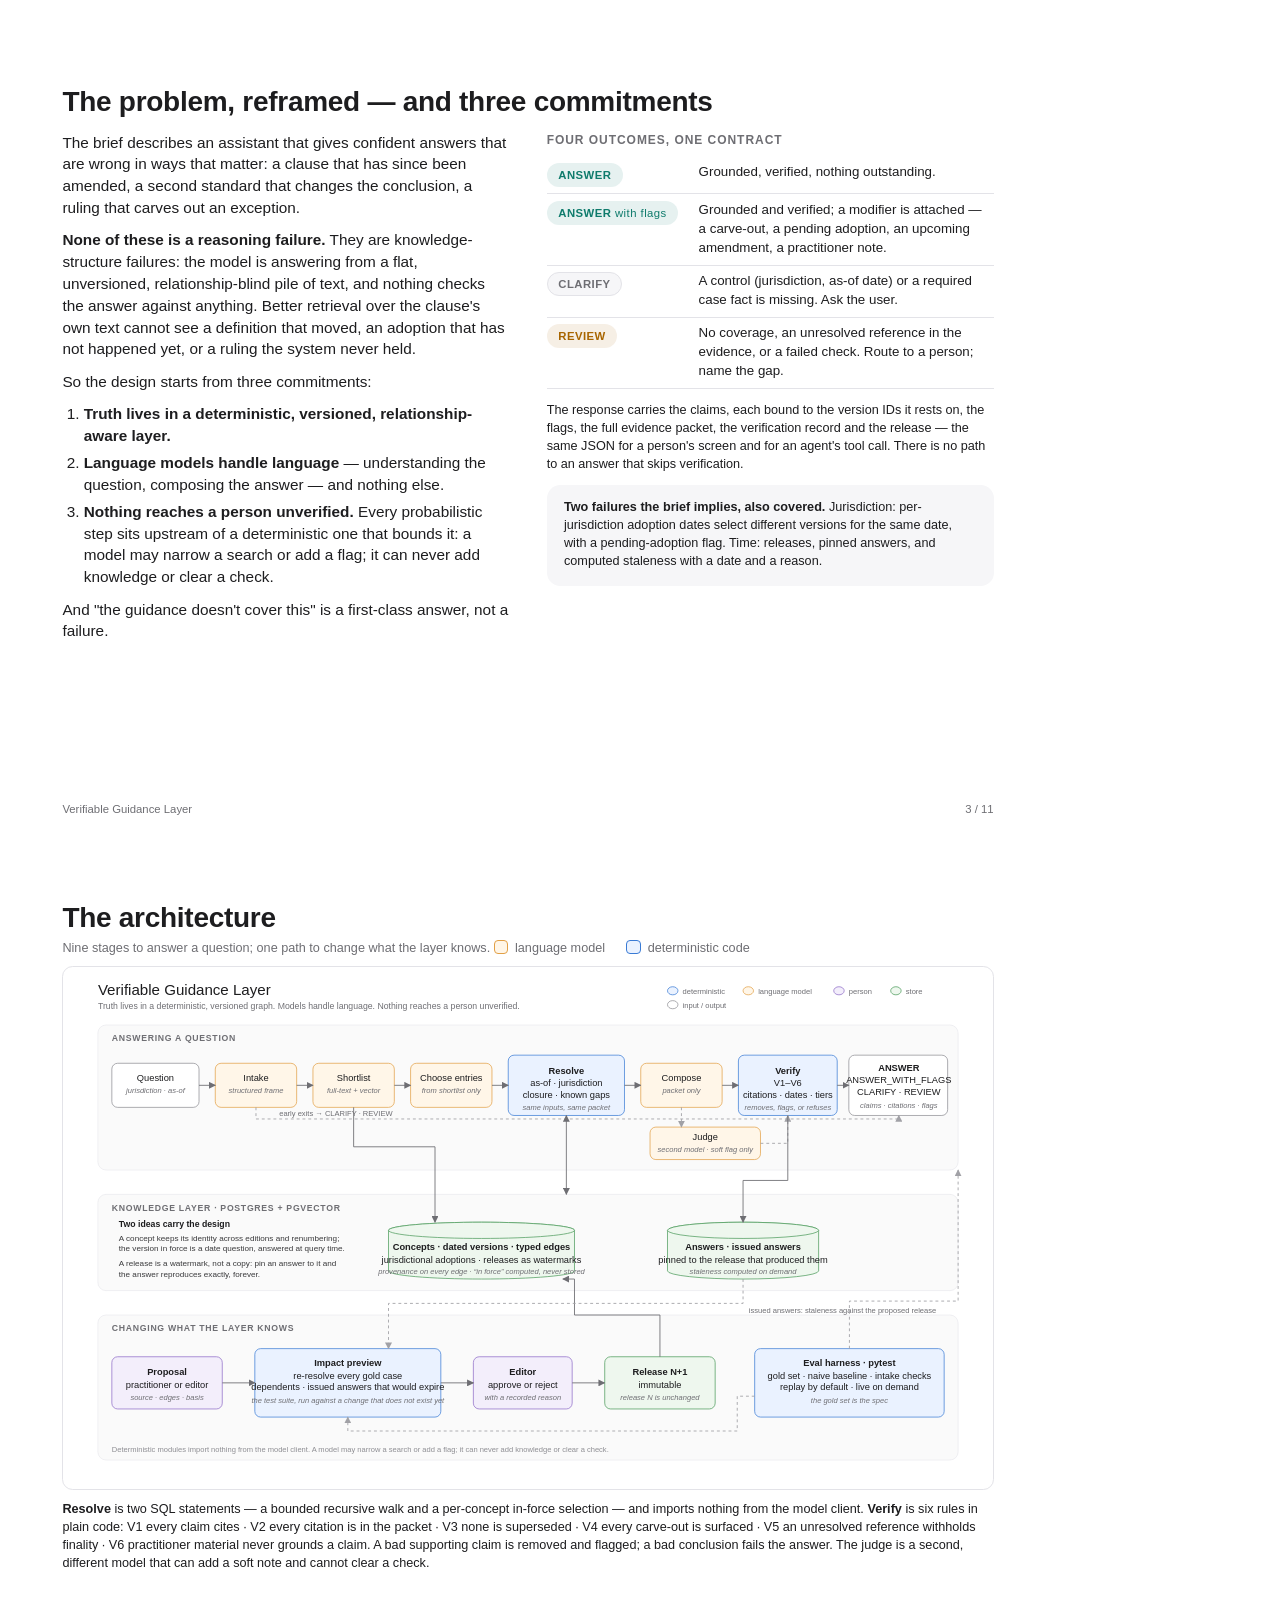
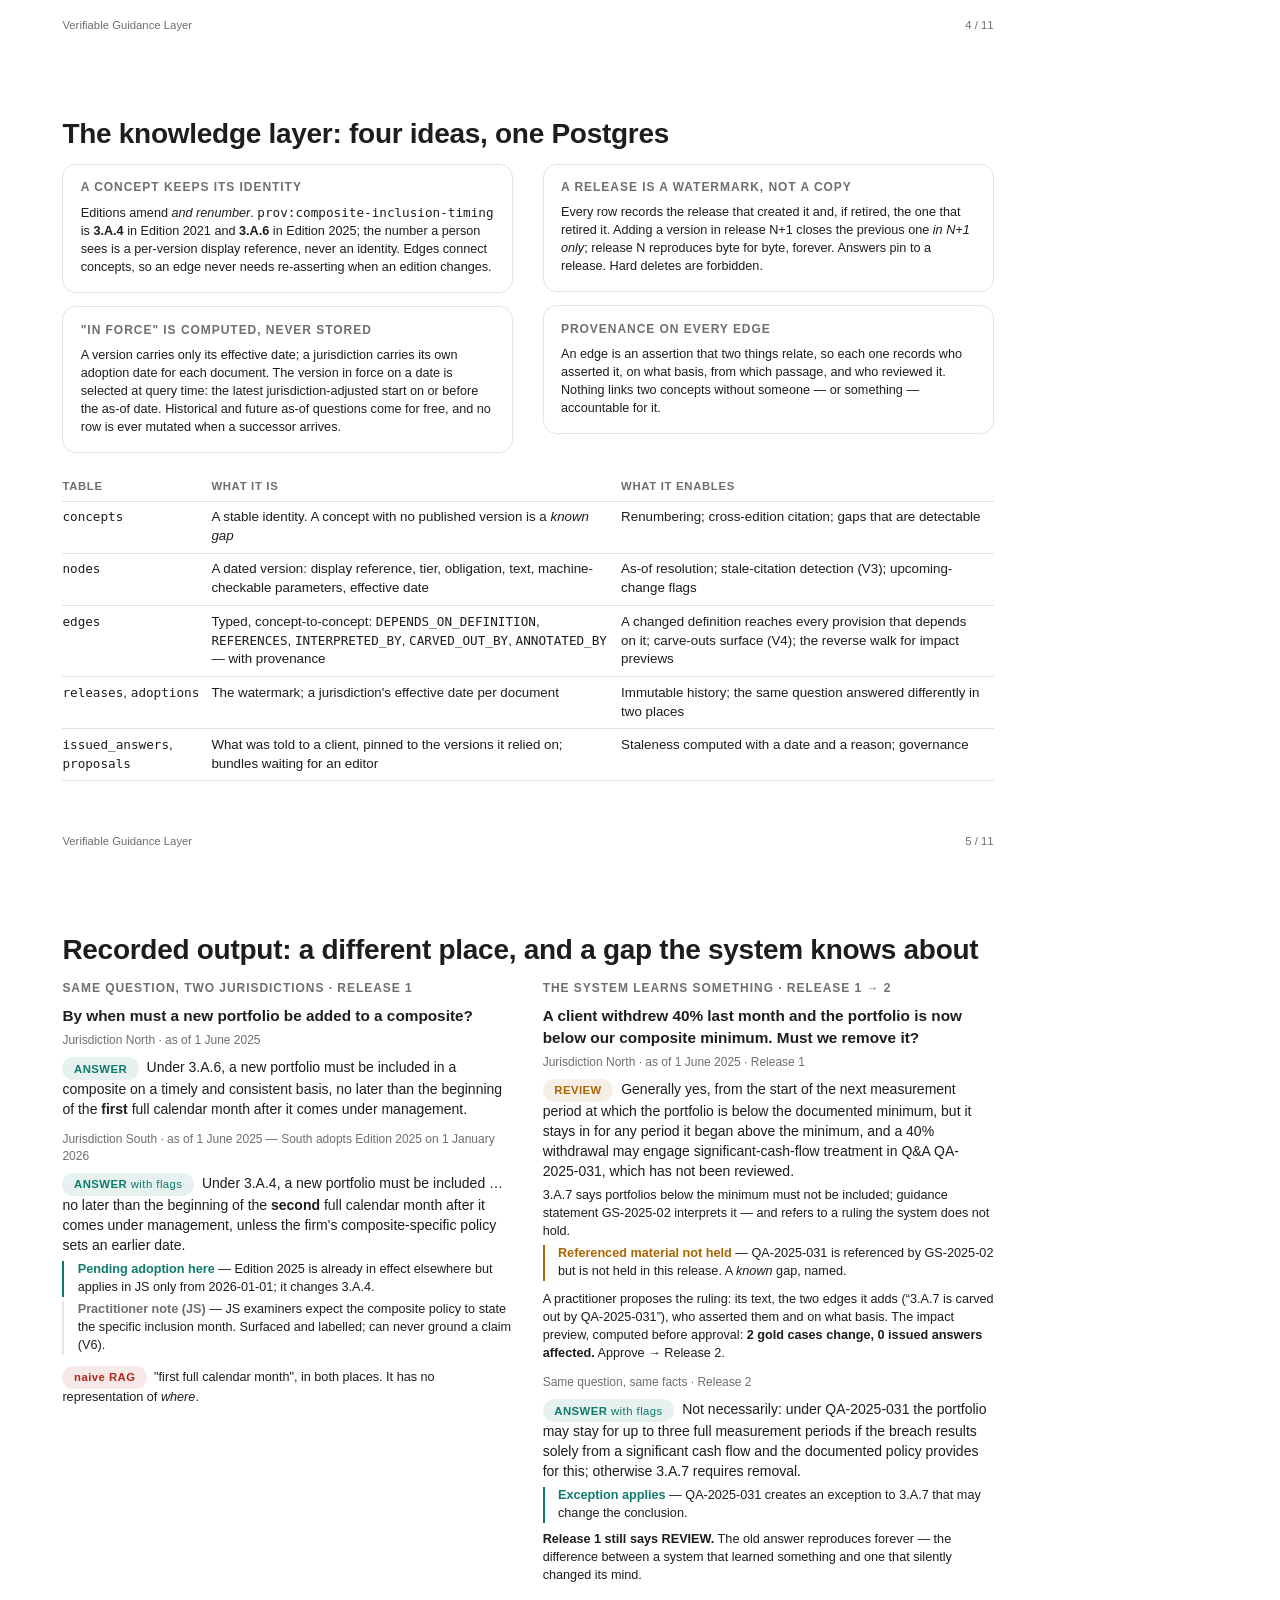
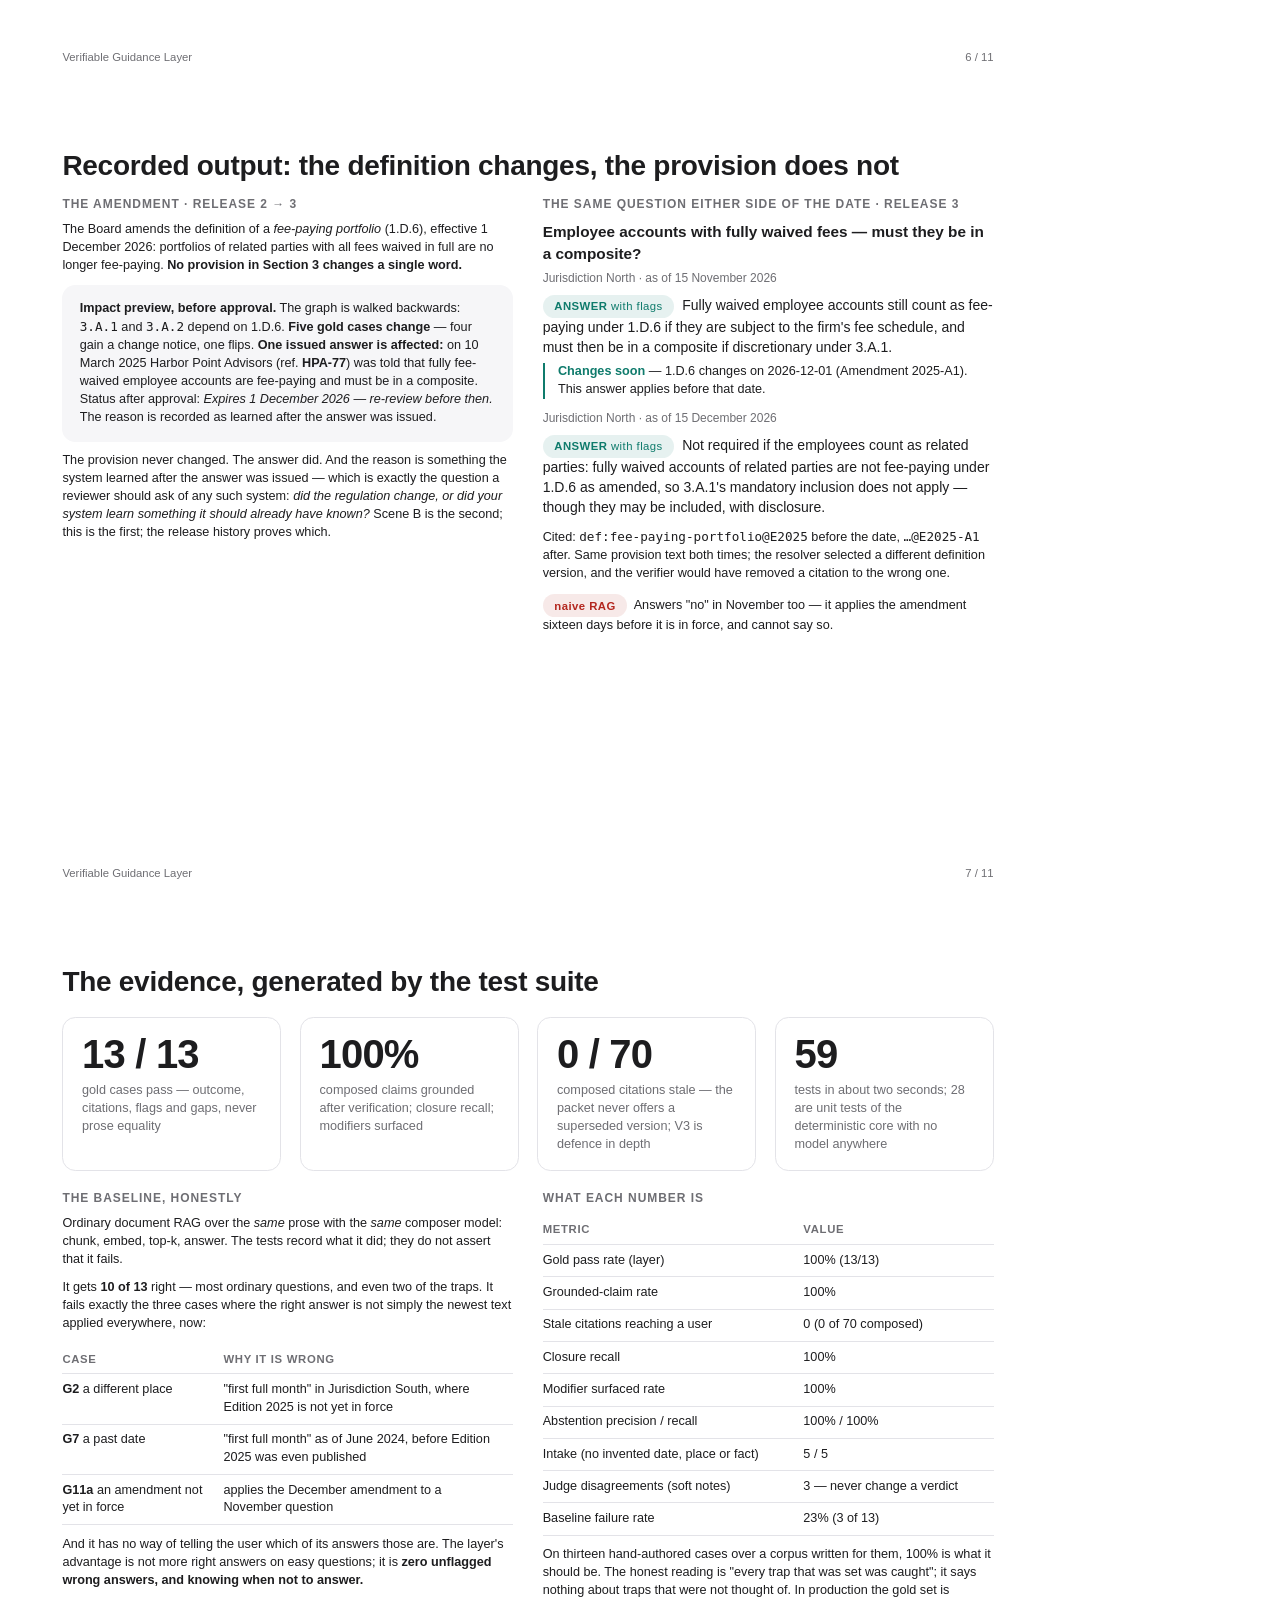
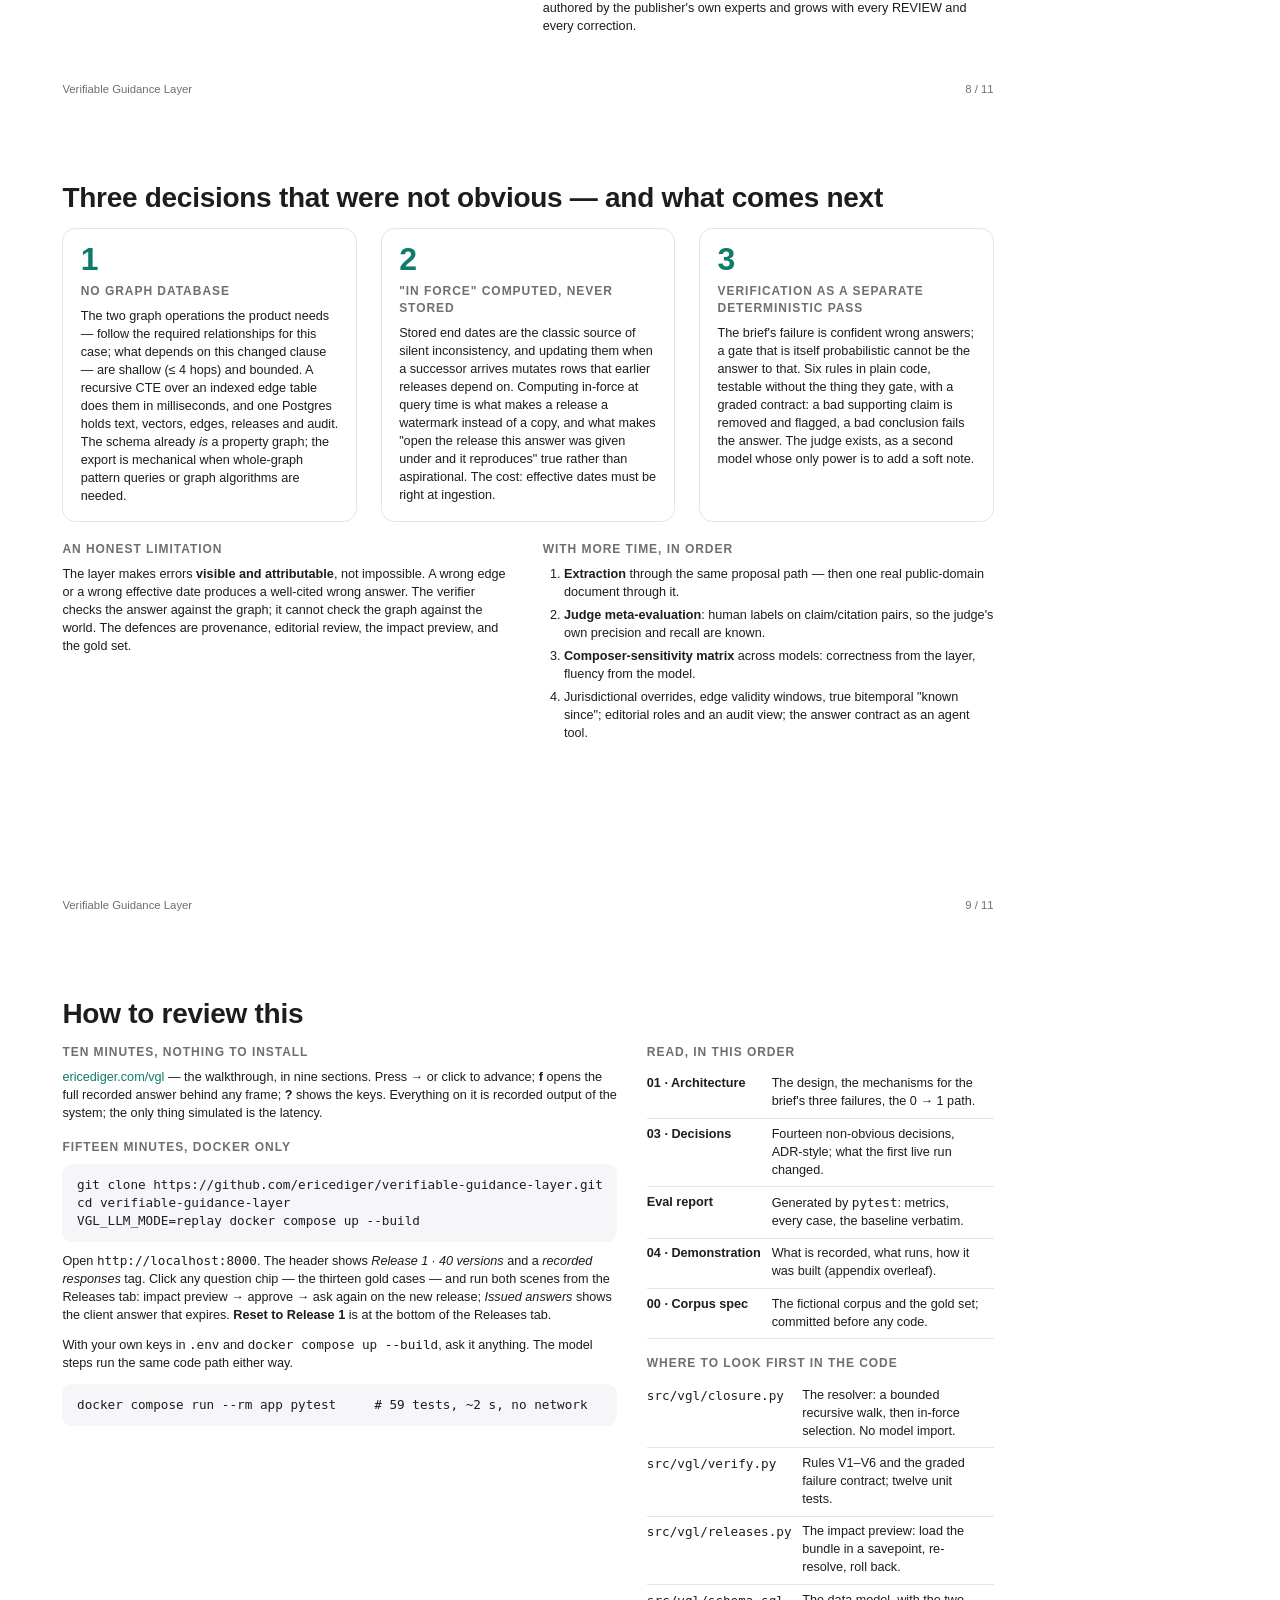
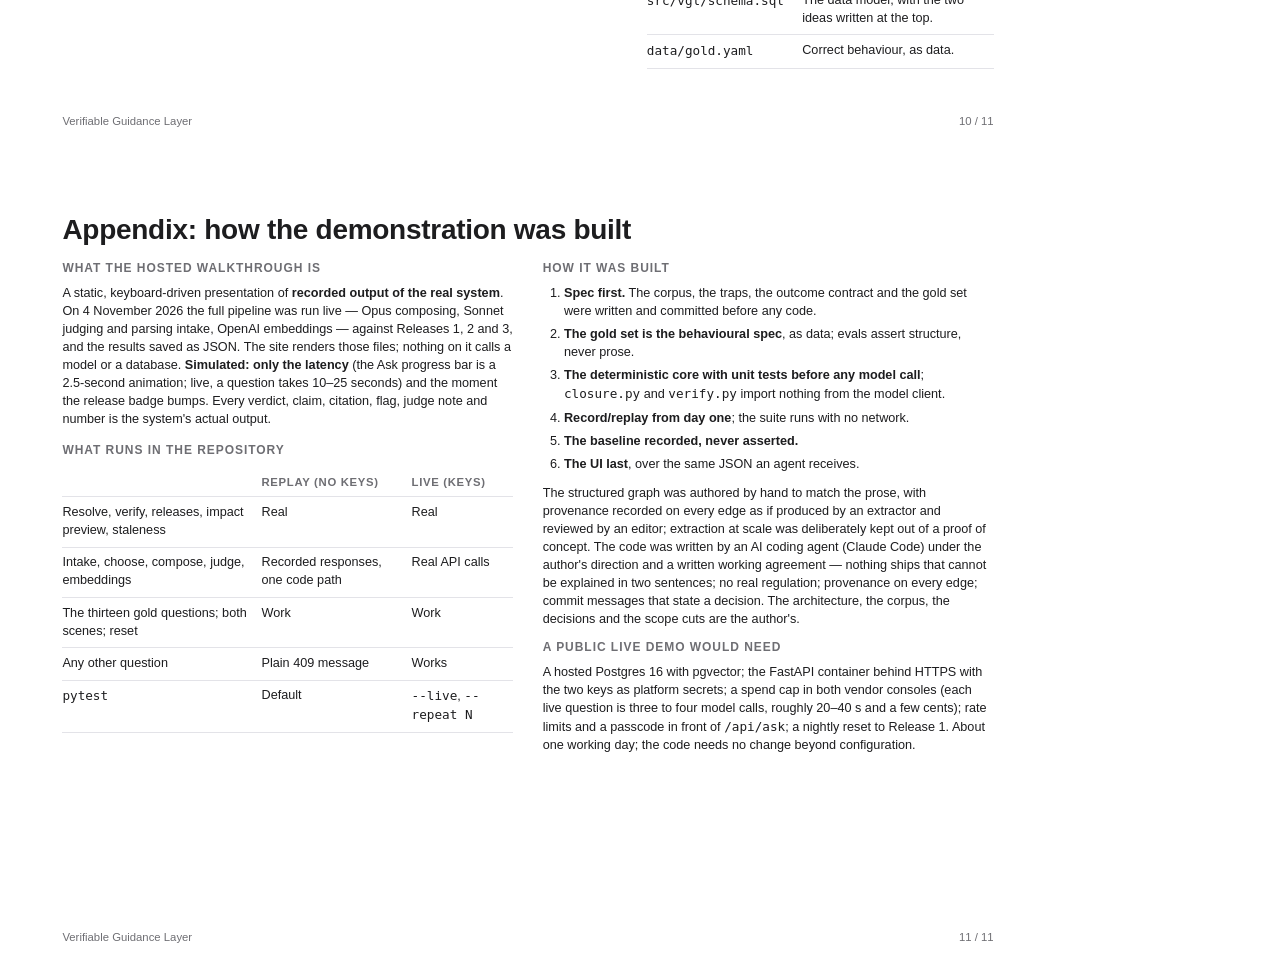
==== commit 5520ed9e: "Start from the brief, and end by answering it The reviewers hold the brief; the submission should be" ====
--- a/docs/pdf/walkthrough.html
+++ b/docs/pdf/walkthrough.html
@@ -76,7 +76,36 @@
     <div class="card"><h3>Run it · one command</h3><p style="margin:0"><a href="https://github.com/ericediger/verifiable-guidance-layer">github.com/ericediger/verifiable-guidance-layer</a><br><span class="muted small">Docker only; no API keys needed for the recorded path.</span></p></div>
   </div>
   <p class="muted small" style="margin:16pt 0 0">Eric Ediger · November 2026 · The corpus is entirely fictional — a <em>Global Standards Board</em> shaped like a real standards body, with nothing copied from, or claimed about, any real standard. Every number in this document is a statement about that corpus.</p>
-  <div class="run"><span>Verifiable Guidance Layer</span><span>1 / 10</span></div>
+  <div class="run"><span>Verifiable Guidance Layer</span><span class="pn"></span></div>
+</section>
+
+
+<!-- 2 · The brief -->
+<section class="page">
+  <h2>The brief, and where this submission answers it</h2>
+  <div class="cols" style="gap:22pt">
+    <div>
+      <p class="small">A global body publishes the authoritative interpretation of regulatory standards for a highly regulated industry: guidance documents, technical standards, interpretive rulings, compliance frameworks — hundreds of thousands of pages, across jurisdictions, continuously updated. It is building AI tools so that a compliance officer can ask what a standard requires, how it interacts with other standards, and whether a proposed action is consistent with current guidance.</p>
+      <p class="small"><strong>The problem it keeps running into: the AI gives confident answers that are wrong in ways that matter.</strong> Not obviously wrong. The standard has been updated and the clause now reads differently. The standard interacts with a second standard in a way that changes the conclusion. An interpretive ruling carves out an exception the AI is unaware of. The officer does not catch it; the advice goes to a client; the client acts on it.</p>
+      <p class="small">The brief adds four facts about the knowledge itself: the guidance is not flat — standards reference standards, rulings depend on definitions established elsewhere, jurisdictions branch the answer, and updates cascade; experienced practitioners carry applied knowledge that has no authoritative home; the ground moves continuously; and what is needed is a layer between the guidance and the AI systems that professionals can trust and agents can use with confidence — not just searchable but reliable, not just retrievable but verifiable.</p>
+      <div class="band small" style="margin-top:6pt"><strong>Three deliverables.</strong> 01 — a high-level architecture for a proof of concept, with a diagram, and the path from 0 → 1: the first working version, what done means, which decisions constrain or enable what comes next. 02 — something concrete and real. 03 — every significant decision: what was chosen, what was considered and rejected, what would be done differently with more time; especially the decisions that were not obvious.</div>
+    </div>
+    <div>
+      <h3>What the brief names → the mechanism → where to see it</h3>
+      <table class="small" style="font-size:9pt">
+        <tr><th style="width:30%">The brief</th><th>The layer's answer</th><th style="width:21%">See it</th></tr>
+        <tr><td>The standard has been updated; the clause now reads differently</td><td>The version in force is selected by date; the superseded one is history, never evidence, and V3 removes any citation to it</td><td>Walkthrough §4 · cases G1, G7</td></tr>
+        <tr><td>A second standard changes the conclusion</td><td>Edges link concepts, so an unchanged provision resolves against the <em>definition in force</em></td><td>§7 · G3, G11a, G11b</td></tr>
+        <tr><td>A ruling carves out an exception the AI is unaware of</td><td>Held: it is in the evidence and V4 forces it to surface. Not held: a <em>known</em> gap → REVIEW, with the gap named</td><td>§6 · G4a → G4b</td></tr>
+        <tr><td>Jurisdictions branch the answer</td><td>Each jurisdiction's own adoption date selects the version; a pending adoption is flagged</td><td>§5 · G2</td></tr>
+        <tr><td>Updates cascade into what references them</td><td>The graph is walked backwards before publication; issued client answers expire with a date and a reason</td><td>§7 · HPA-77</td></tr>
+        <tr><td>Practitioner knowledge has no authoritative home</td><td>A third authority tier: attached to clauses, surfaced with its label, never able to ground a claim (V6)</td><td>§5 · PN-001</td></tr>
+        <tr><td>The ground moves continuously</td><td>Releases as watermarks: every answer is pinned, and an earlier release reproduces byte for byte</td><td>§6 · Release 1 still REVIEW</td></tr>
+        <tr><td>Trusted by professionals; usable by agents</td><td>Deterministic verification before anything is shown; four outcomes; the same JSON for a screen and a tool call</td><td>§3 · <code>/api/ask</code></td></tr>
+      </table>
+    </div>
+  </div>
+  <div class="run"><span>Verifiable Guidance Layer</span><span class="pn"></span></div>
 </section>
 
 <!-- 2 · Problem + thesis -->
@@ -106,7 +135,7 @@
       <div class="band small" style="margin-top:8pt"><strong>Two failures the brief implies, also covered.</strong> Jurisdiction: per-jurisdiction adoption dates select different versions for the same date, with a pending-adoption flag. Time: releases, pinned answers, and computed staleness with a date and a reason.</div>
     </div>
   </div>
-  <div class="run"><span>Verifiable Guidance Layer</span><span>2 / 10</span></div>
+  <div class="run"><span>Verifiable Guidance Layer</span><span class="pn"></span></div>
 </section>
 
 <!-- 3 · Architecture -->
@@ -115,7 +144,7 @@
   <p class="muted small" style="margin:0 0 6pt">Nine stages to answer a question; one path to change what the layer knows. <span class="legend"><span><span class="sw" style="background:var(--prob-fill);border-color:var(--prob-stroke)"></span>language model</span><span><span class="sw" style="background:var(--det-fill);border-color:var(--det-stroke)"></span>deterministic code</span></span></p>
   <img src="../diagrams/architecture.svg" style="width:100%;height:auto;display:block;border:1px solid var(--line);border-radius:8pt">
   <p class="small" style="margin:8pt 0 0"><strong>Resolve</strong> is two SQL statements — a bounded recursive walk and a per-concept in-force selection — and imports nothing from the model client. <strong>Verify</strong> is six rules in plain code: V1 every claim cites · V2 every citation is in the packet · V3 none is superseded · V4 every carve-out is surfaced · V5 an unresolved reference withholds finality · V6 practitioner material never grounds a claim. A bad supporting claim is removed and flagged; a bad conclusion fails the answer. The judge is a second, different model that can add a soft note and cannot clear a check.</p>
-  <div class="run"><span>Verifiable Guidance Layer</span><span>3 / 10</span></div>
+  <div class="run"><span>Verifiable Guidance Layer</span><span class="pn"></span></div>
 </section>
 
 <!-- 4 · Knowledge layer -->
@@ -139,7 +168,7 @@
     <tr><td><code>releases</code>, <code>adoptions</code></td><td>The watermark; a jurisdiction's effective date per document</td><td>Immutable history; the same question answered differently in two places</td></tr>
     <tr><td><code>issued_answers</code>, <code>proposals</code></td><td>What was told to a client, pinned to the versions it relied on; bundles waiting for an editor</td><td>Staleness computed with a date and a reason; governance</td></tr>
   </table>
-  <div class="run"><span>Verifiable Guidance Layer</span><span>4 / 10</span></div>
+  <div class="run"><span>Verifiable Guidance Layer</span><span class="pn"></span></div>
 </section>
 
 <!-- 5 · Scenes: place, and the system learns -->
@@ -171,7 +200,7 @@
       <p class="small" style="margin-top:6pt"><strong>Release 1 still says REVIEW.</strong> The old answer reproduces forever — the difference between a system that learned something and one that silently changed its mind.</p>
     </div>
   </div>
-  <div class="run"><span>Verifiable Guidance Layer</span><span>5 / 10</span></div>
+  <div class="run"><span>Verifiable Guidance Layer</span><span class="pn"></span></div>
 </section>
 
 <!-- 6 · Scene A -->
@@ -198,7 +227,7 @@
       <p class="small"><span class="pill naive">naive RAG</span>&nbsp; Answers "no" in November too — it applies the amendment sixteen days before it is in force, and cannot say so.</p>
     </div>
   </div>
-  <div class="run"><span>Verifiable Guidance Layer</span><span>6 / 10</span></div>
+  <div class="run"><span>Verifiable Guidance Layer</span><span class="pn"></span></div>
 </section>
 
 <!-- 7 · Evidence -->
@@ -240,7 +269,7 @@
       <p class="small" style="margin-top:8pt">On thirteen hand-authored cases over a corpus written for them, 100% is what it should be. The honest reading is "every trap that was set was caught"; it says nothing about traps that were not thought of. In production the gold set is authored by the publisher's own experts and grows with every REVIEW and every correction.</p>
     </div>
   </div>
-  <div class="run"><span>Verifiable Guidance Layer</span><span>7 / 10</span></div>
+  <div class="run"><span>Verifiable Guidance Layer</span><span class="pn"></span></div>
 </section>
 
 <!-- 8 · Decisions -->
@@ -266,7 +295,7 @@
       </ol>
     </div>
   </div>
-  <div class="run"><span>Verifiable Guidance Layer</span><span>8 / 10</span></div>
+  <div class="run"><span>Verifiable Guidance Layer</span><span class="pn"></span></div>
 </section>
 
 <!-- 9 · How to review -->
@@ -303,7 +332,7 @@
       </table>
     </div>
   </div>
-  <div class="run"><span>Verifiable Guidance Layer</span><span>9 / 10</span></div>
+  <div class="run"><span>Verifiable Guidance Layer</span><span class="pn"></span></div>
 </section>
 
 <!-- 10 · Appendix -->
@@ -338,8 +367,12 @@
       <p class="small" style="margin:0">A hosted Postgres 16 with pgvector; the FastAPI container behind HTTPS with the two keys as platform secrets; a spend cap in both vendor consoles (each live question is three to four model calls, roughly 20–40 s and a few cents); rate limits and a passcode in front of <code>/api/ask</code>; a nightly reset to Release 1. About one working day; the code needs no change beyond configuration.</p>
     </div>
   </div>
-  <div class="run"><span>Verifiable Guidance Layer</span><span>10 / 10</span></div>
-</section>
-
+  <div class="run"><span>Verifiable Guidance Layer</span><span class="pn"></span></div>
+</section>
+
+<script>
+  var pages = document.querySelectorAll('.page');
+  pages.forEach(function (pg, i) { var n = pg.querySelector('.pn'); if (n) n.textContent = (i + 1) + ' / ' + pages.length; });
+</script>
 </body>
 </html>
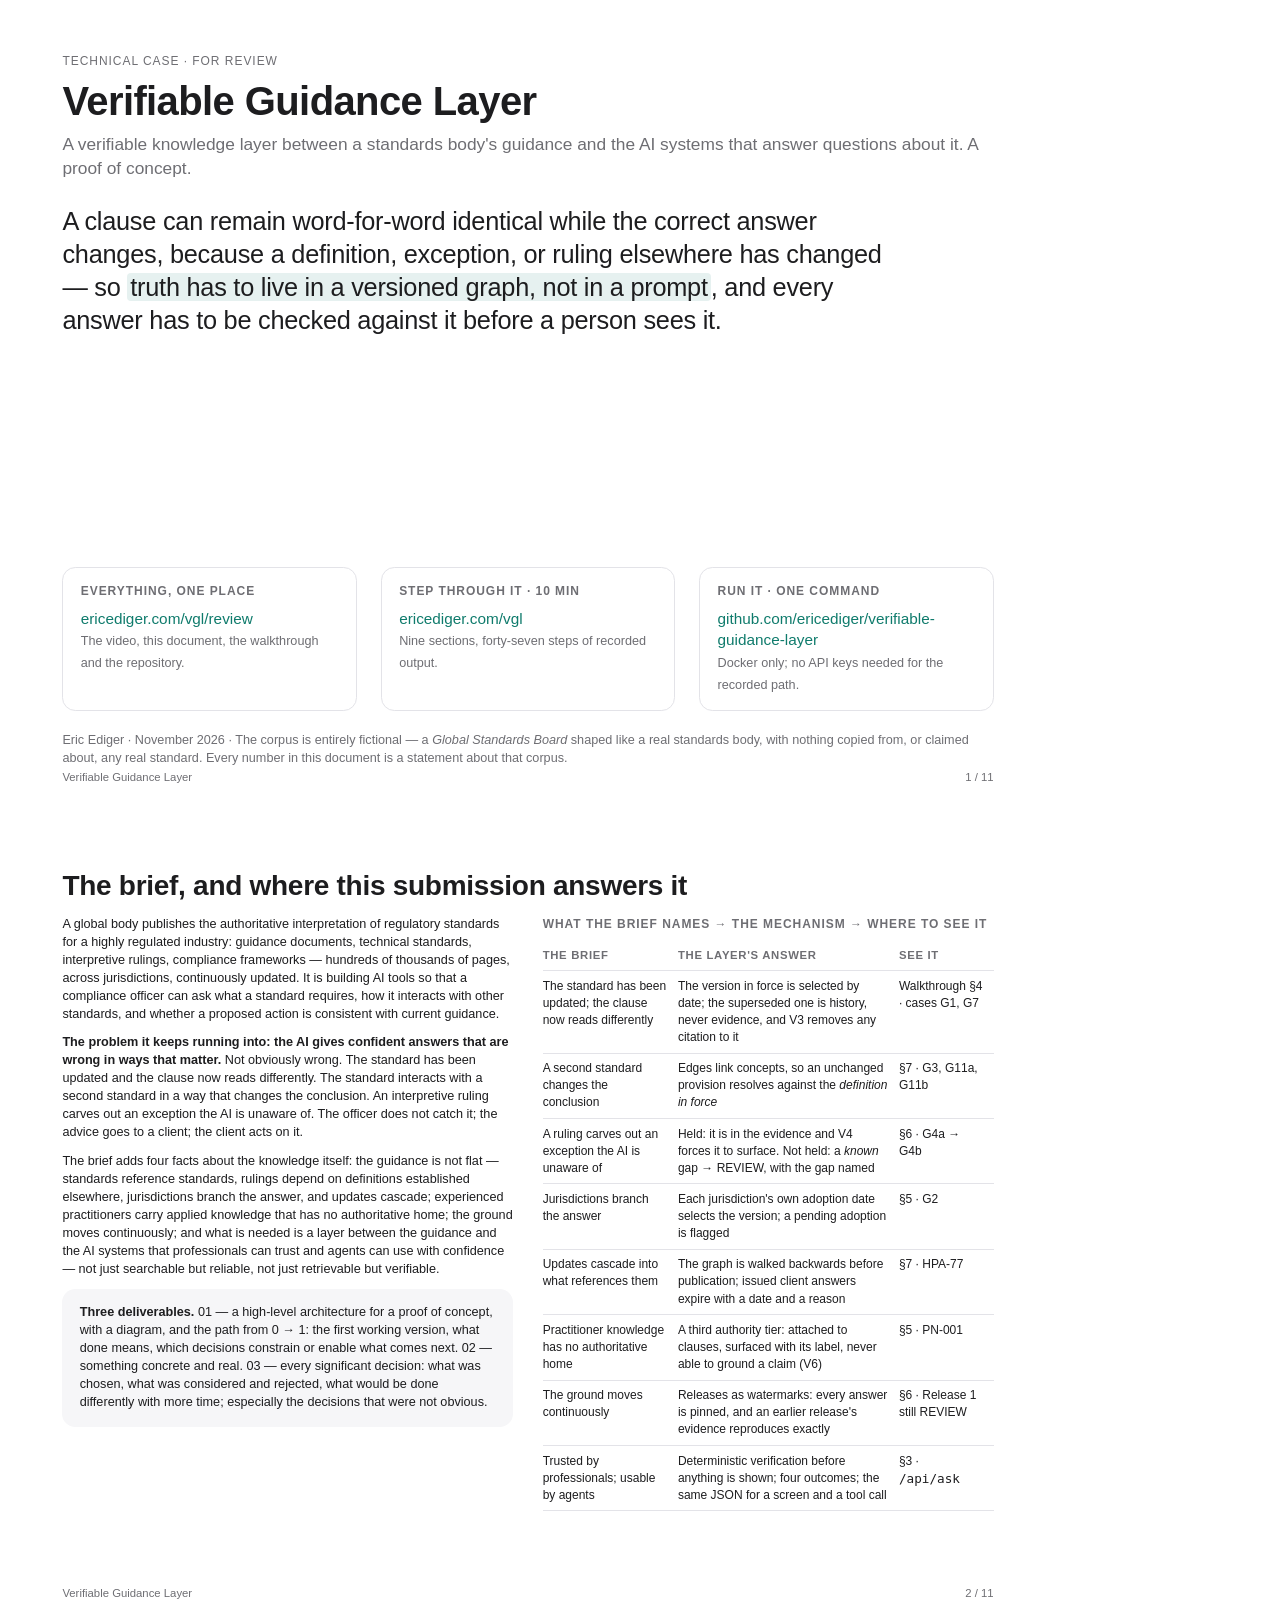
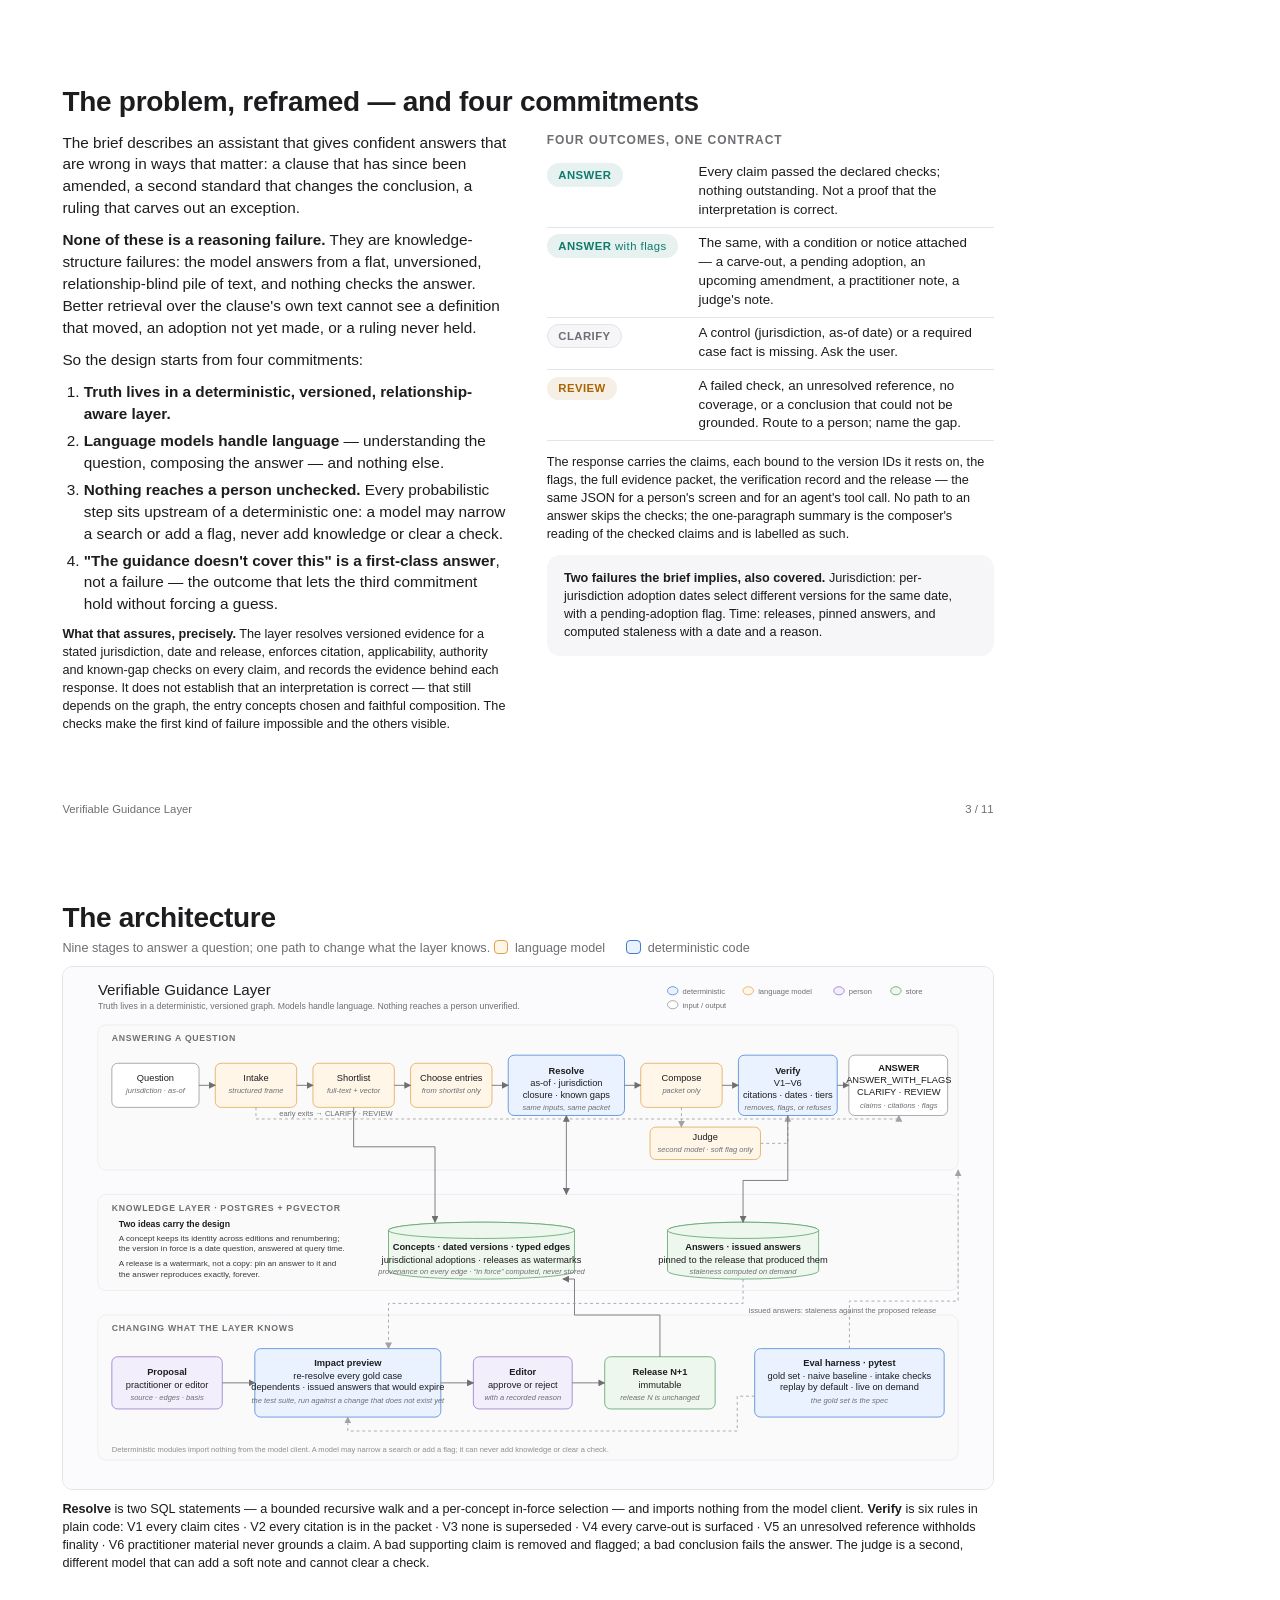
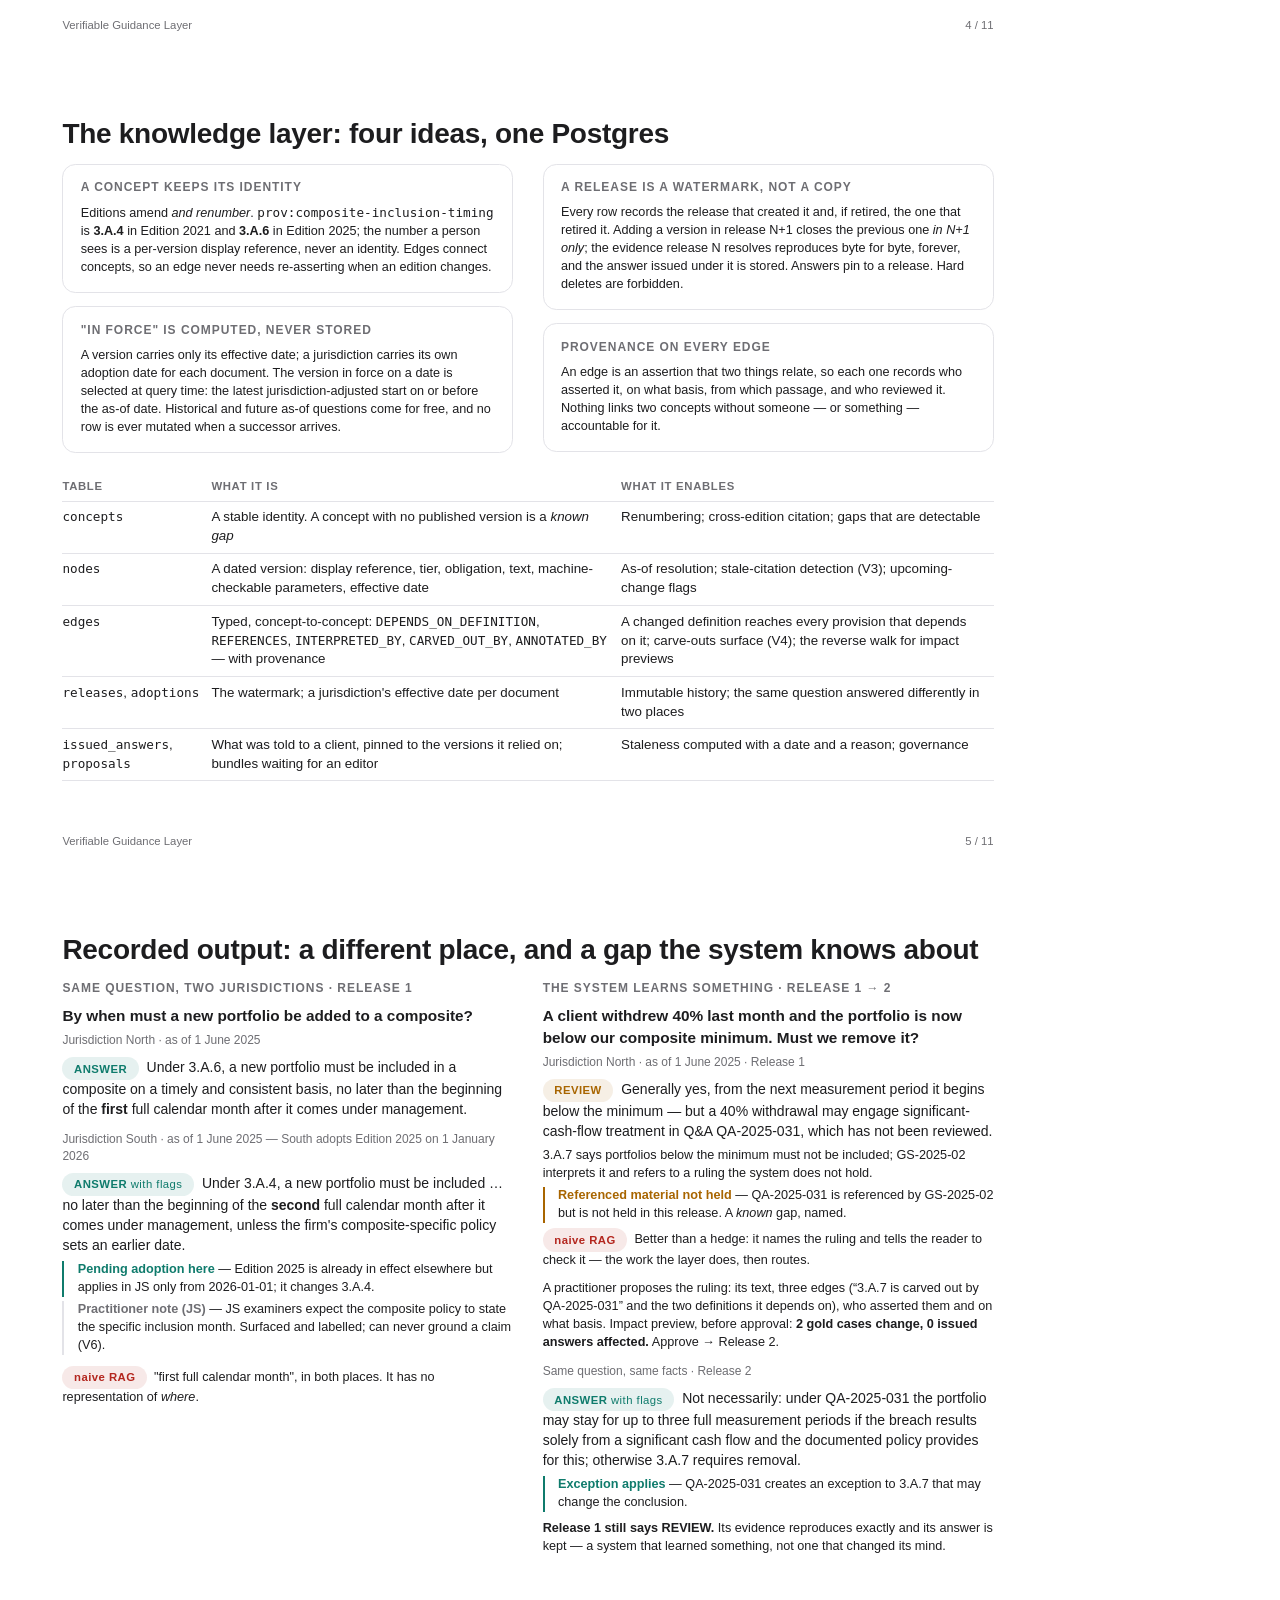
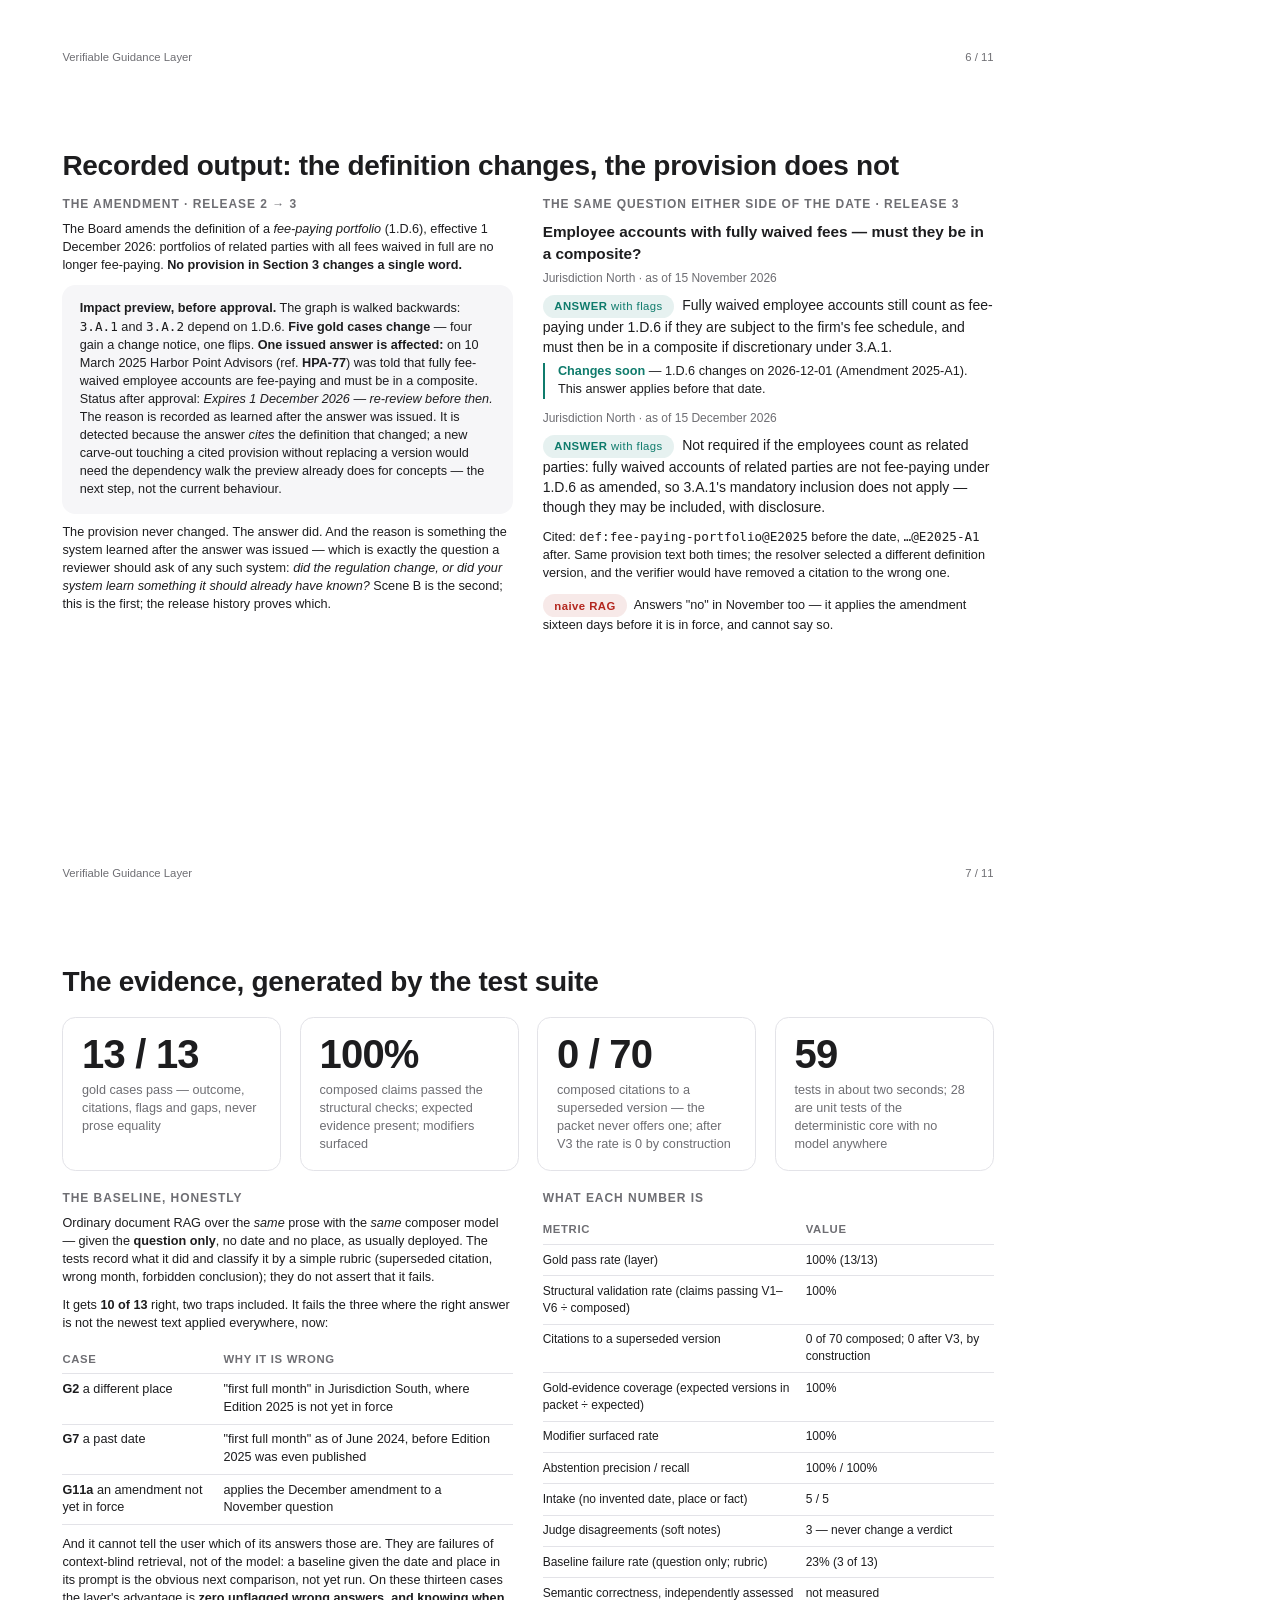
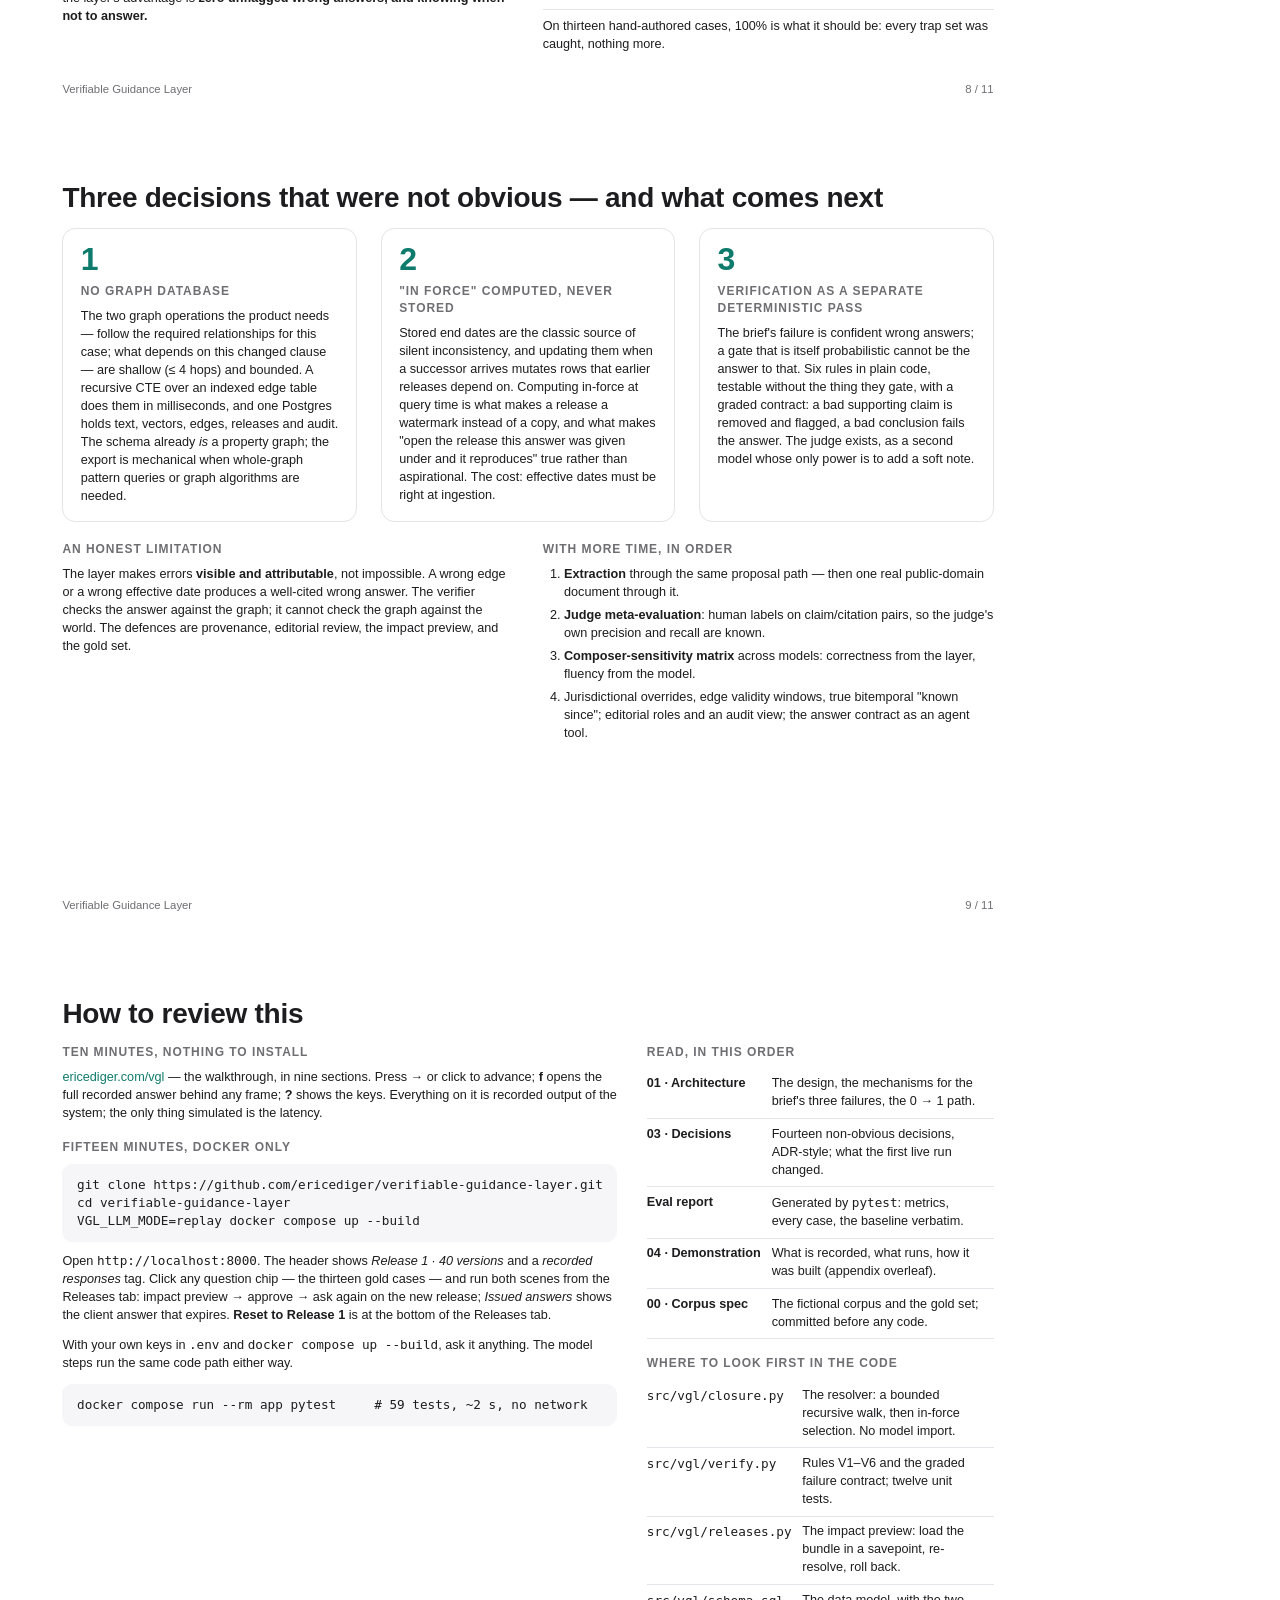
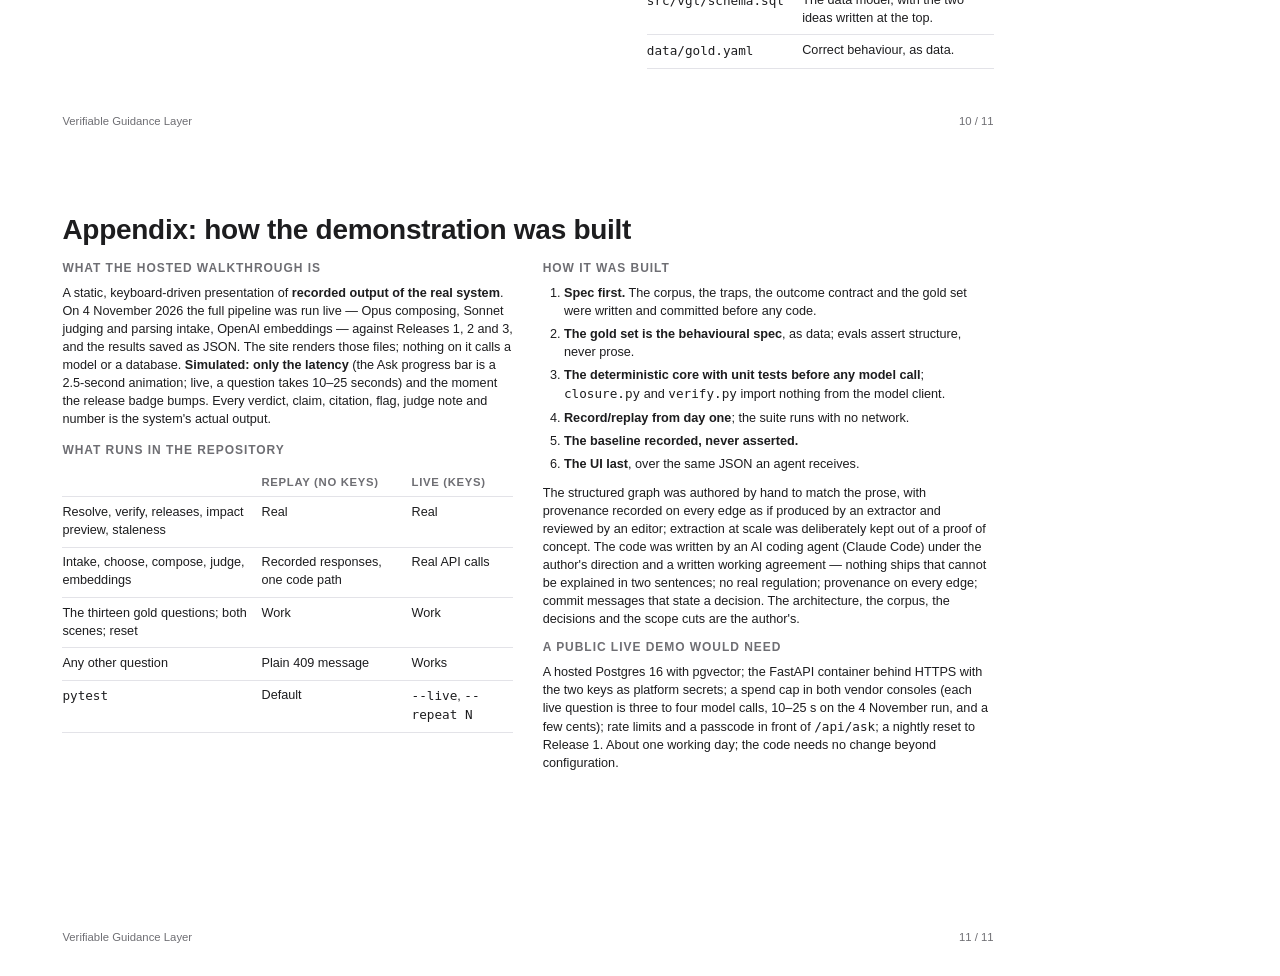
==== commit b44486ab: "PDF: the same bounded claims as the documents Four commitments; operational outcome meanings; the su" ====
--- a/docs/pdf/walkthrough.html
+++ b/docs/pdf/walkthrough.html
@@ -100,7 +100,7 @@
         <tr><td>Jurisdictions branch the answer</td><td>Each jurisdiction's own adoption date selects the version; a pending adoption is flagged</td><td>§5 · G2</td></tr>
         <tr><td>Updates cascade into what references them</td><td>The graph is walked backwards before publication; issued client answers expire with a date and a reason</td><td>§7 · HPA-77</td></tr>
         <tr><td>Practitioner knowledge has no authoritative home</td><td>A third authority tier: attached to clauses, surfaced with its label, never able to ground a claim (V6)</td><td>§5 · PN-001</td></tr>
-        <tr><td>The ground moves continuously</td><td>Releases as watermarks: every answer is pinned, and an earlier release reproduces byte for byte</td><td>§6 · Release 1 still REVIEW</td></tr>
+        <tr><td>The ground moves continuously</td><td>Releases as watermarks: every answer is pinned, and an earlier release's evidence reproduces exactly</td><td>§6 · Release 1 still REVIEW</td></tr>
         <tr><td>Trusted by professionals; usable by agents</td><td>Deterministic verification before anything is shown; four outcomes; the same JSON for a screen and a tool call</td><td>§3 · <code>/api/ask</code></td></tr>
       </table>
     </div>
@@ -110,28 +110,29 @@
 
 <!-- 2 · Problem + thesis -->
 <section class="page">
-  <h2>The problem, reframed — and three commitments</h2>
+  <h2>The problem, reframed — and four commitments</h2>
   <div class="cols">
     <div>
       <p>The brief describes an assistant that gives confident answers that are wrong in ways that matter: a clause that has since been amended, a second standard that changes the conclusion, a ruling that carves out an exception.</p>
-      <p><strong>None of these is a reasoning failure.</strong> They are knowledge-structure failures: the model is answering from a flat, unversioned, relationship-blind pile of text, and nothing checks the answer against anything. Better retrieval over the clause's own text cannot see a definition that moved, an adoption that has not happened yet, or a ruling the system never held.</p>
-      <p>So the design starts from three commitments:</p>
+      <p><strong>None of these is a reasoning failure.</strong> They are knowledge-structure failures: the model answers from a flat, unversioned, relationship-blind pile of text, and nothing checks the answer. Better retrieval over the clause's own text cannot see a definition that moved, an adoption not yet made, or a ruling never held.</p>
+      <p>So the design starts from four commitments:</p>
       <ol class="tight">
         <li><strong>Truth lives in a deterministic, versioned, relationship-aware layer.</strong></li>
         <li><strong>Language models handle language</strong> — understanding the question, composing the answer — and nothing else.</li>
-        <li><strong>Nothing reaches a person unverified.</strong> Every probabilistic step sits upstream of a deterministic one that bounds it: a model may narrow a search or add a flag; it can never add knowledge or clear a check.</li>
+        <li><strong>Nothing reaches a person unchecked.</strong> Every probabilistic step sits upstream of a deterministic one: a model may narrow a search or add a flag, never add knowledge or clear a check.</li>
+        <li><strong>"The guidance doesn't cover this" is a first-class answer</strong>, not a failure — the outcome that lets the third commitment hold without forcing a guess.</li>
       </ol>
-      <p>And "the guidance doesn't cover this" is a first-class answer, not a failure.</p>
+      <p class="small" style="margin:0"><strong>What that assures, precisely.</strong> The layer resolves versioned evidence for a stated jurisdiction, date and release, enforces citation, applicability, authority and known-gap checks on every claim, and records the evidence behind each response. It does not establish that an interpretation is correct — that still depends on the graph, the entry concepts chosen and faithful composition. The checks make the first kind of failure impossible and the others visible.</p>
     </div>
     <div>
       <h3>Four outcomes, one contract</h3>
       <table>
-        <tr><td style="width:34%"><span class="pill answer">ANSWER</span></td><td>Grounded, verified, nothing outstanding.</td></tr>
-        <tr><td><span class="pill flags">ANSWER <span style="font-weight:400">with flags</span></span></td><td>Grounded and verified; a modifier is attached — a carve-out, a pending adoption, an upcoming amendment, a practitioner note.</td></tr>
+        <tr><td style="width:34%"><span class="pill answer">ANSWER</span></td><td>Every claim passed the declared checks; nothing outstanding. Not a proof that the interpretation is correct.</td></tr>
+        <tr><td><span class="pill flags">ANSWER <span style="font-weight:400">with flags</span></span></td><td>The same, with a condition or notice attached — a carve-out, a pending adoption, an upcoming amendment, a practitioner note, a judge's note.</td></tr>
         <tr><td><span class="pill clarify">CLARIFY</span></td><td>A control (jurisdiction, as-of date) or a required case fact is missing. Ask the user.</td></tr>
-        <tr><td><span class="pill review">REVIEW</span></td><td>No coverage, an unresolved reference in the evidence, or a failed check. Route to a person; name the gap.</td></tr>
-      </table>
-      <p class="small" style="margin-top:10pt">The response carries the claims, each bound to the version IDs it rests on, the flags, the full evidence packet, the verification record and the release — the same JSON for a person's screen and for an agent's tool call. There is no path to an answer that skips verification.</p>
+        <tr><td><span class="pill review">REVIEW</span></td><td>A failed check, an unresolved reference, no coverage, or a conclusion that could not be grounded. Route to a person; name the gap.</td></tr>
+      </table>
+      <p class="small" style="margin-top:10pt">The response carries the claims, each bound to the version IDs it rests on, the flags, the full evidence packet, the verification record and the release — the same JSON for a person's screen and for an agent's tool call. No path to an answer skips the checks; the one-paragraph summary is the composer's reading of the checked claims and is labelled as such.</p>
       <div class="band small" style="margin-top:8pt"><strong>Two failures the brief implies, also covered.</strong> Jurisdiction: per-jurisdiction adoption dates select different versions for the same date, with a pending-adoption flag. Time: releases, pinned answers, and computed staleness with a date and a reason.</div>
     </div>
   </div>
@@ -156,7 +157,7 @@
       <div class="card" style="margin-bottom:10pt"><h3>"In force" is computed, never stored</h3><p style="margin:0" class="small">A version carries only its effective date; a jurisdiction carries its own adoption date for each document. The version in force on a date is selected at query time: the latest jurisdiction-adjusted start on or before the as-of date. Historical and future as-of questions come for free, and no row is ever mutated when a successor arrives.</p></div>
     </div>
     <div>
-      <div class="card" style="margin-bottom:10pt"><h3>A release is a watermark, not a copy</h3><p style="margin:0" class="small">Every row records the release that created it and, if retired, the one that retired it. Adding a version in release N+1 closes the previous one <em>in N+1 only</em>; release N reproduces byte for byte, forever. Answers pin to a release. Hard deletes are forbidden.</p></div>
+      <div class="card" style="margin-bottom:10pt"><h3>A release is a watermark, not a copy</h3><p style="margin:0" class="small">Every row records the release that created it and, if retired, the one that retired it. Adding a version in release N+1 closes the previous one <em>in N+1 only</em>; the evidence release N resolves reproduces byte for byte, forever, and the answer issued under it is stored. Answers pin to a release. Hard deletes are forbidden.</p></div>
       <div class="card" style="margin-bottom:10pt"><h3>Provenance on every edge</h3><p style="margin:0" class="small">An edge is an assertion that two things relate, so each one records who asserted it, on what basis, from which passage, and who reviewed it. Nothing links two concepts without someone — or something — accountable for it.</p></div>
     </div>
   </div>
@@ -190,14 +191,15 @@
       <h3>The system learns something · Release 1 → 2</h3>
       <p class="q">A client withdrew 40% last month and the portfolio is now below our composite minimum. Must we remove it?</p>
       <p class="ctl">Jurisdiction North · as of 1 June 2025 · Release 1</p>
-      <p class="ans"><span class="pill review">REVIEW</span>&nbsp; Generally yes, from the start of the next measurement period at which the portfolio is below the documented minimum, but it stays in for any period it began above the minimum, and a 40% withdrawal may engage significant-cash-flow treatment in Q&amp;A QA-2025-031, which has not been reviewed.</p>
-      <p class="small" style="margin:2pt 0 0">3.A.7 says portfolios below the minimum must not be included; guidance statement GS-2025-02 interprets it — and refers to a ruling the system does not hold.</p>
+      <p class="ans"><span class="pill review">REVIEW</span>&nbsp; Generally yes, from the next measurement period it begins below the minimum — but a 40% withdrawal may engage significant-cash-flow treatment in Q&amp;A QA-2025-031, which has not been reviewed.</p>
+      <p class="small" style="margin:2pt 0 0">3.A.7 says portfolios below the minimum must not be included; GS-2025-02 interprets it and refers to a ruling the system does not hold.</p>
       <p class="flag amber"><b>Referenced material not held</b> — QA-2025-031 is referenced by GS-2025-02 but is not held in this release. A <em>known</em> gap, named.</p>
-      <p class="small" style="margin:8pt 0">A practitioner proposes the ruling: its text, the two edges it adds (“3.A.7 is carved out by QA-2025-031”), who asserted them and on what basis. The impact preview, computed before approval: <strong>2 gold cases change, 0 issued answers affected.</strong> Approve → Release 2.</p>
+      <p class="small" style="margin:4pt 0 0"><span class="pill naive">naive RAG</span>&nbsp; Better than a hedge: it names the ruling and tells the reader to check it — the work the layer does, then routes.</p>
+      <p class="small" style="margin:8pt 0">A practitioner proposes the ruling: its text, three edges (“3.A.7 is carved out by QA-2025-031” and the two definitions it depends on), who asserted them and on what basis. Impact preview, before approval: <strong>2 gold cases change, 0 issued answers affected.</strong> Approve → Release 2.</p>
       <p class="ctl">Same question, same facts · Release 2</p>
       <p class="ans"><span class="pill flags">ANSWER <span style="font-weight:400">with flags</span></span>&nbsp; Not necessarily: under QA-2025-031 the portfolio may stay for up to three full measurement periods if the breach results solely from a significant cash flow and the documented policy provides for this; otherwise 3.A.7 requires removal.</p>
       <p class="flag"><b>Exception applies</b> — QA-2025-031 creates an exception to 3.A.7 that may change the conclusion.</p>
-      <p class="small" style="margin-top:6pt"><strong>Release 1 still says REVIEW.</strong> The old answer reproduces forever — the difference between a system that learned something and one that silently changed its mind.</p>
+      <p class="small" style="margin-top:6pt"><strong>Release 1 still says REVIEW.</strong> Its evidence reproduces exactly and its answer is kept — a system that learned something, not one that changed its mind.</p>
     </div>
   </div>
   <div class="run"><span>Verifiable Guidance Layer</span><span class="pn"></span></div>
@@ -211,7 +213,7 @@
       <h3>The amendment · Release 2 → 3</h3>
       <p class="small">The Board amends the definition of a <em>fee-paying portfolio</em> (1.D.6), effective 1 December 2026: portfolios of related parties with all fees waived in full are no longer fee-paying. <strong>No provision in Section 3 changes a single word.</strong></p>
       <div class="band small" style="margin:8pt 0">
-        <strong>Impact preview, before approval.</strong> The graph is walked backwards: <code>3.A.1</code> and <code>3.A.2</code> depend on 1.D.6. <strong>Five gold cases change</strong> — four gain a change notice, one flips. <strong>One issued answer is affected:</strong> on 10 March 2025 Harbor Point Advisors (ref. <strong>HPA-77</strong>) was told that fully fee-waived employee accounts are fee-paying and must be in a composite. Status after approval: <em>Expires 1 December 2026 — re-review before then.</em> The reason is recorded as learned after the answer was issued.
+        <strong>Impact preview, before approval.</strong> The graph is walked backwards: <code>3.A.1</code> and <code>3.A.2</code> depend on 1.D.6. <strong>Five gold cases change</strong> — four gain a change notice, one flips. <strong>One issued answer is affected:</strong> on 10 March 2025 Harbor Point Advisors (ref. <strong>HPA-77</strong>) was told that fully fee-waived employee accounts are fee-paying and must be in a composite. Status after approval: <em>Expires 1 December 2026 — re-review before then.</em> The reason is recorded as learned after the answer was issued. It is detected because the answer <em>cites</em> the definition that changed; a new carve-out touching a cited provision without replacing a version would need the dependency walk the preview already does for concepts — the next step, not the current behaviour.
       </div>
       <p class="small">The provision never changed. The answer did. And the reason is something the system learned after the answer was issued — which is exactly the question a reviewer should ask of any such system: <em>did the regulation change, or did your system learn something it should already have known?</em> Scene B is the second; this is the first; the release history proves which.</p>
     </div>
@@ -235,38 +237,39 @@
   <h2>The evidence, generated by the test suite</h2>
   <div class="tiles">
     <div class="tile"><div class="big">13 / 13</div><div class="lab">gold cases pass — outcome, citations, flags and gaps, never prose equality</div></div>
-    <div class="tile"><div class="big">100%</div><div class="lab">composed claims grounded after verification; closure recall; modifiers surfaced</div></div>
-    <div class="tile"><div class="big">0 / 70</div><div class="lab">composed citations stale — the packet never offers a superseded version; V3 is defence in depth</div></div>
+    <div class="tile"><div class="big">100%</div><div class="lab">composed claims passed the structural checks; expected evidence present; modifiers surfaced</div></div>
+    <div class="tile"><div class="big">0 / 70</div><div class="lab">composed citations to a superseded version — the packet never offers one; after V3 the rate is 0 by construction</div></div>
     <div class="tile"><div class="big">59</div><div class="lab">tests in about two seconds; 28 are unit tests of the deterministic core with no model anywhere</div></div>
   </div>
   <div class="cols" style="gap:22pt">
     <div>
       <h3>The baseline, honestly</h3>
-      <p class="small">Ordinary document RAG over the <em>same</em> prose with the <em>same</em> composer model: chunk, embed, top-k, answer. The tests record what it did; they do not assert that it fails.</p>
-      <p class="small">It gets <strong>10 of 13</strong> right — most ordinary questions, and even two of the traps. It fails exactly the three cases where the right answer is not simply the newest text applied everywhere, now:</p>
+      <p class="small">Ordinary document RAG over the <em>same</em> prose with the <em>same</em> composer model — given the <strong>question only</strong>, no date and no place, as usually deployed. The tests record what it did and classify it by a simple rubric (superseded citation, wrong month, forbidden conclusion); they do not assert that it fails.</p>
+      <p class="small">It gets <strong>10 of 13</strong> right, two traps included. It fails the three where the right answer is not the newest text applied everywhere, now:</p>
       <table class="small">
         <tr><th>Case</th><th>Why it is wrong</th></tr>
         <tr><td><strong>G2</strong> a different place</td><td>"first full month" in Jurisdiction South, where Edition 2025 is not yet in force</td></tr>
         <tr><td><strong>G7</strong> a past date</td><td>"first full month" as of June 2024, before Edition 2025 was even published</td></tr>
         <tr><td><strong>G11a</strong> an amendment not yet in force</td><td>applies the December amendment to a November question</td></tr>
       </table>
-      <p class="small" style="margin-top:8pt">And it has no way of telling the user which of its answers those are. The layer's advantage is not more right answers on easy questions; it is <strong>zero unflagged wrong answers, and knowing when not to answer.</strong></p>
+      <p class="small" style="margin-top:8pt">And it cannot tell the user which of its answers those are. They are failures of context-blind retrieval, not of the model: a baseline given the date and place in its prompt is the obvious next comparison, not yet run. On these thirteen cases the layer's advantage is <strong>zero unflagged wrong answers, and knowing when not to answer.</strong></p>
     </div>
     <div>
       <h3>What each number is</h3>
-      <table class="small">
+      <table class="small" style="font-size:9pt">
         <tr><th>Metric</th><th>Value</th></tr>
         <tr><td>Gold pass rate (layer)</td><td>100% (13/13)</td></tr>
-        <tr><td>Grounded-claim rate</td><td>100%</td></tr>
-        <tr><td>Stale citations reaching a user</td><td>0 (0 of 70 composed)</td></tr>
-        <tr><td>Closure recall</td><td>100%</td></tr>
+        <tr><td>Structural validation rate (claims passing V1–V6 ÷ composed)</td><td>100%</td></tr>
+        <tr><td>Citations to a superseded version</td><td>0 of 70 composed; 0 after V3, by construction</td></tr>
+        <tr><td>Gold-evidence coverage (expected versions in packet ÷ expected)</td><td>100%</td></tr>
         <tr><td>Modifier surfaced rate</td><td>100%</td></tr>
         <tr><td>Abstention precision / recall</td><td>100% / 100%</td></tr>
         <tr><td>Intake (no invented date, place or fact)</td><td>5 / 5</td></tr>
         <tr><td>Judge disagreements (soft notes)</td><td>3 — never change a verdict</td></tr>
-        <tr><td>Baseline failure rate</td><td>23% (3 of 13)</td></tr>
-      </table>
-      <p class="small" style="margin-top:8pt">On thirteen hand-authored cases over a corpus written for them, 100% is what it should be. The honest reading is "every trap that was set was caught"; it says nothing about traps that were not thought of. In production the gold set is authored by the publisher's own experts and grows with every REVIEW and every correction.</p>
+        <tr><td>Baseline failure rate (question only; rubric)</td><td>23% (3 of 13)</td></tr>
+        <tr><td>Semantic correctness, independently assessed</td><td>not measured</td></tr>
+      </table>
+      <p class="small" style="margin-top:6pt">On thirteen hand-authored cases, 100% is what it should be: every trap set was caught, nothing more.</p>
     </div>
   </div>
   <div class="run"><span>Verifiable Guidance Layer</span><span class="pn"></span></div>
@@ -364,7 +367,7 @@
       </ol>
       <p class="small">The structured graph was authored by hand to match the prose, with provenance recorded on every edge as if produced by an extractor and reviewed by an editor; extraction at scale was deliberately kept out of a proof of concept. The code was written by an AI coding agent (Claude Code) under the author's direction and a written working agreement — nothing ships that cannot be explained in two sentences; no real regulation; provenance on every edge; commit messages that state a decision. The architecture, the corpus, the decisions and the scope cuts are the author's.</p>
       <h3 style="margin-top:8pt">A public live demo would need</h3>
-      <p class="small" style="margin:0">A hosted Postgres 16 with pgvector; the FastAPI container behind HTTPS with the two keys as platform secrets; a spend cap in both vendor consoles (each live question is three to four model calls, roughly 20–40 s and a few cents); rate limits and a passcode in front of <code>/api/ask</code>; a nightly reset to Release 1. About one working day; the code needs no change beyond configuration.</p>
+      <p class="small" style="margin:0">A hosted Postgres 16 with pgvector; the FastAPI container behind HTTPS with the two keys as platform secrets; a spend cap in both vendor consoles (each live question is three to four model calls, 10–25 s on the 4 November run, and a few cents); rate limits and a passcode in front of <code>/api/ask</code>; a nightly reset to Release 1. About one working day; the code needs no change beyond configuration.</p>
     </div>
   </div>
   <div class="run"><span>Verifiable Guidance Layer</span><span class="pn"></span></div>
